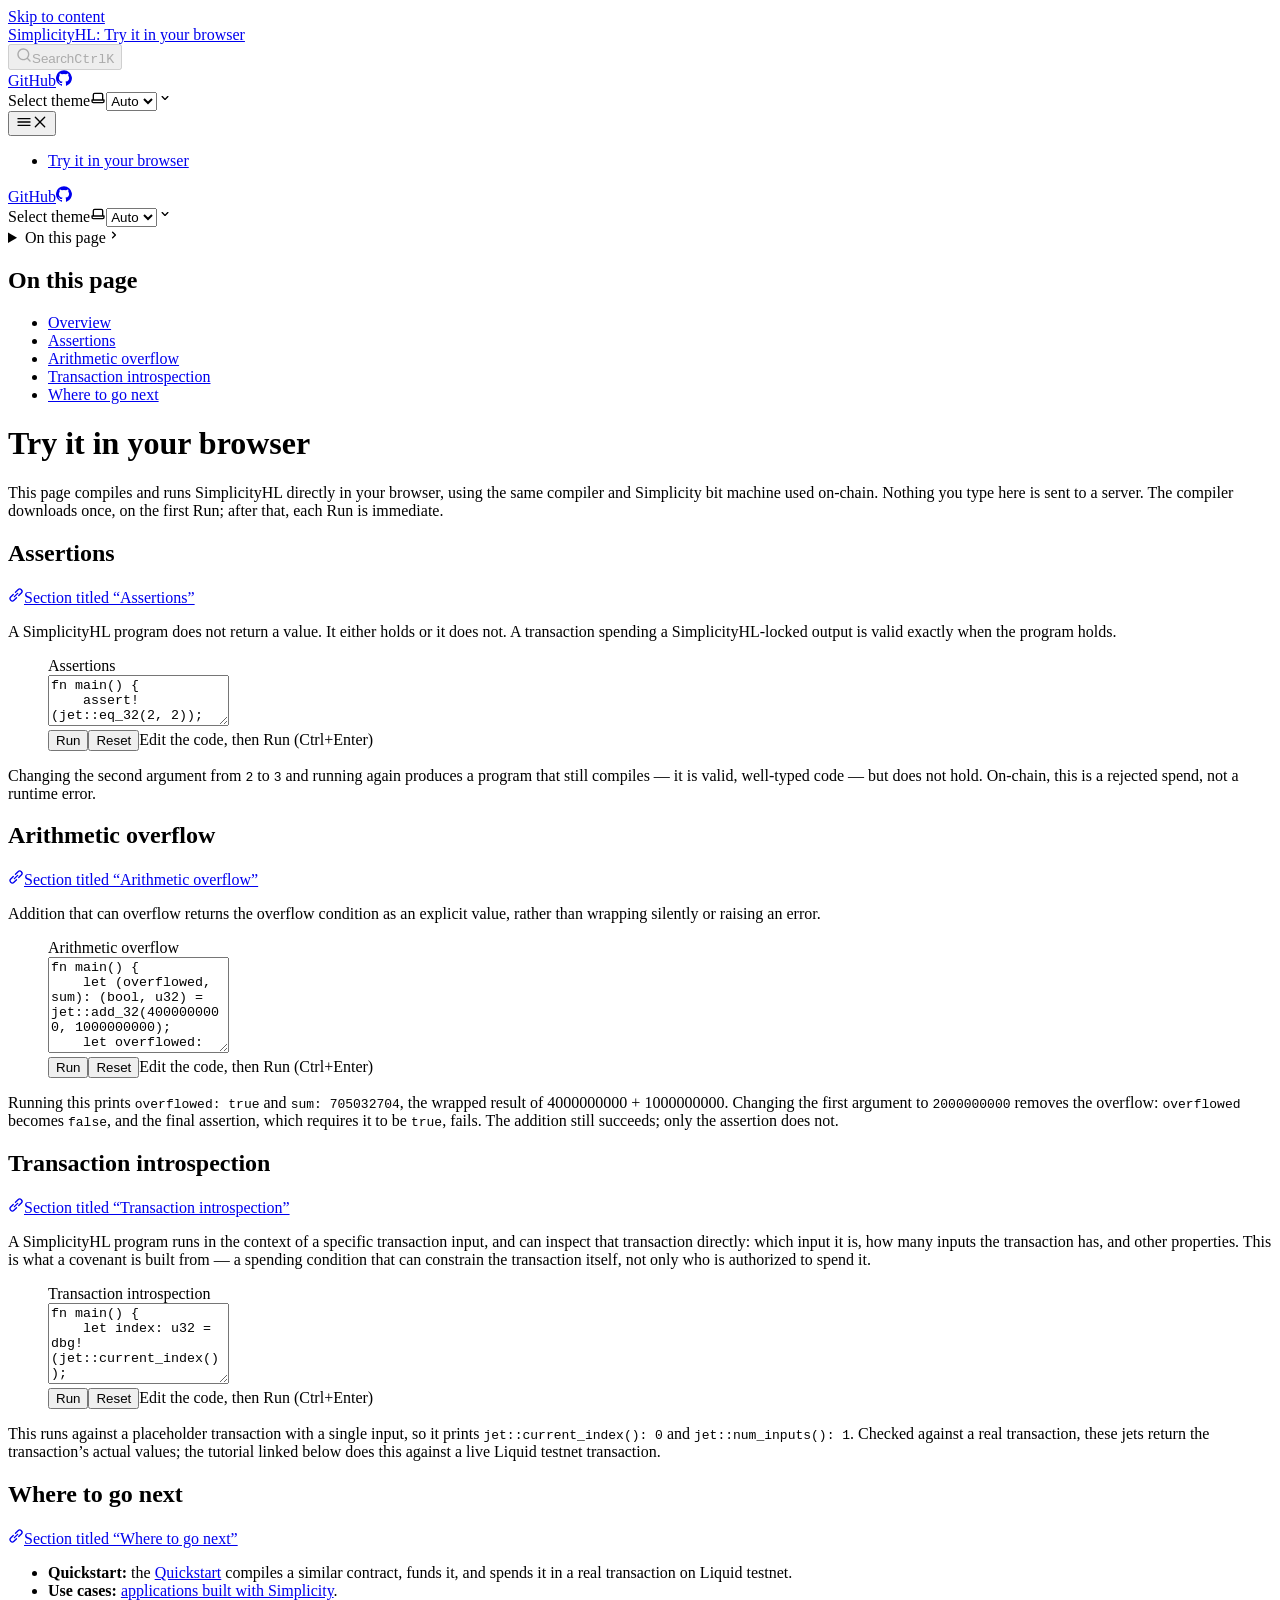
==== docs/getting-started/try-it/try/index.html @ 25f96ca2 "Add a browser-runnable version of simplicity-tut" ====
<!DOCTYPE html><html lang="en" dir="ltr" data-theme="dark" data-has-toc data-has-sidebar class="astro-vdxcvpsm"><head><meta charset="utf-8"/><meta name="viewport" content="width=device-width, initial-scale=1"/><title>Try it in your browser | SimplicityHL: Try it in your browser</title><link rel="shortcut icon" href="/getting-started/try-it/favicon.svg" type="image/svg+xml"/><meta name="generator" content="Astro v7.2.8"/><meta name="generator" content="Starlight v0.41.9"/><meta property="og:title" content="Try it in your browser"/><meta property="og:type" content="article"/><meta property="og:locale" content="en"/><meta property="og:description" content="Run SimplicityHL in your browser, with nothing to install."/><meta property="og:site_name" content="SimplicityHL: Try it in your browser"/><meta name="twitter:card" content="summary_large_image"/><meta name="description" content="Run SimplicityHL in your browser, with nothing to install."/><script type="module" src="/getting-started/try-it/_astro/Head.astro_astro_type_script_index_0_lang.D5LhFSpa.js"></script><script>
	window.StarlightThemeProvider = (() => {
		const storedTheme =
			typeof localStorage !== 'undefined' && localStorage.getItem('starlight-theme');
		const theme =
			storedTheme ||
			(window.matchMedia('(prefers-color-scheme: light)').matches ? 'light' : 'dark');
		document.documentElement.dataset.theme = theme === 'light' ? 'light' : 'dark';
		return {
			updatePickers(theme = storedTheme || 'auto') {
				document.querySelectorAll('starlight-theme-select').forEach((picker) => {
					const select = picker.querySelector('select');
					if (select) select.value = theme;
					/** @type {HTMLTemplateElement | null} */
					const tmpl = document.querySelector(`#theme-icons`);
					const newIcon = tmpl && tmpl.content.querySelector('.' + theme);
					if (newIcon) {
						const oldIcon = picker.querySelector('svg.label-icon');
						if (oldIcon) {
							oldIcon.replaceChildren(...newIcon.cloneNode(true).childNodes);
						}
					}
				});
			},
		};
	})();
</script><template id="theme-icons"><svg aria-hidden="true" class="light astro-n5k4ipy7" width="16" height="16" viewBox="0 0 24 24" fill="currentColor" style="--sl-icon-size: 1em;"><path d="M5 12a1 1 0 0 0-1-1H3a1 1 0 0 0 0 2h1a1 1 0 0 0 1-1Zm.64 5-.71.71a1 1 0 0 0 0 1.41 1 1 0 0 0 1.41 0l.71-.71A1 1 0 0 0 5.64 17ZM12 5a1 1 0 0 0 1-1V3a1 1 0 0 0-2 0v1a1 1 0 0 0 1 1Zm5.66 2.34a1 1 0 0 0 .7-.29l.71-.71a1 1 0 1 0-1.41-1.41l-.66.71a1 1 0 0 0 0 1.41 1 1 0 0 0 .66.29Zm-12-.29a1 1 0 0 0 1.41 0 1 1 0 0 0 0-1.41l-.71-.71a1.004 1.004 0 1 0-1.43 1.41l.73.71ZM21 11h-1a1 1 0 0 0 0 2h1a1 1 0 0 0 0-2Zm-2.64 6A1 1 0 0 0 17 18.36l.71.71a1 1 0 0 0 1.41 0 1 1 0 0 0 0-1.41l-.76-.66ZM12 6.5a5.5 5.5 0 1 0 5.5 5.5A5.51 5.51 0 0 0 12 6.5Zm0 9a3.5 3.5 0 1 1 0-7 3.5 3.5 0 0 1 0 7Zm0 3.5a1 1 0 0 0-1 1v1a1 1 0 0 0 2 0v-1a1 1 0 0 0-1-1Z"/></svg><svg aria-hidden="true" class="dark astro-n5k4ipy7" width="16" height="16" viewBox="0 0 24 24" fill="currentColor" style="--sl-icon-size: 1em;"><path d="M21.64 13a1 1 0 0 0-1.05-.14 8.049 8.049 0 0 1-3.37.73 8.15 8.15 0 0 1-8.14-8.1 8.59 8.59 0 0 1 .25-2A1 1 0 0 0 8 2.36a10.14 10.14 0 1 0 14 11.69 1 1 0 0 0-.36-1.05Zm-9.5 6.69A8.14 8.14 0 0 1 7.08 5.22v.27a10.15 10.15 0 0 0 10.14 10.14 9.784 9.784 0 0 0 2.1-.22 8.11 8.11 0 0 1-7.18 4.32v-.04Z"/></svg><svg aria-hidden="true" class="auto astro-n5k4ipy7" width="16" height="16" viewBox="0 0 24 24" fill="currentColor" style="--sl-icon-size: 1em;"><path d="M21 14h-1V7a3 3 0 0 0-3-3H7a3 3 0 0 0-3 3v7H3a1 1 0 0 0-1 1v2a3 3 0 0 0 3 3h14a3 3 0 0 0 3-3v-2a1 1 0 0 0-1-1ZM6 7a1 1 0 0 1 1-1h10a1 1 0 0 1 1 1v7H6V7Zm14 10a1 1 0 0 1-1 1H5a1 1 0 0 1-1-1v-1h16v1Z"/></svg></template><link rel="stylesheet" href="/getting-started/try-it/_astro/print.ehPL0gv-.css" media="print"><link rel="stylesheet" href="/getting-started/try-it/_astro/common.4cBykXyq.css"><script type="module" src="/getting-started/try-it/_astro/page.Dwipeu-R.js"></script></head><body class="astro-vdxcvpsm"><a class="sl-skip-link astro-vxeigawq" href="#_top">Skip to content</a><div class="page sl-flex astro-gqpr5s5a"><header class="header astro-gqpr5s5a"><div class="header astro-nczgtkxc"><div class="title-wrapper sl-flex astro-nczgtkxc"><a href="/getting-started/try-it/" class="site-title sl-flex astro-clw6ags5"><span class="astro-clw6ags5" translate="no">SimplicityHL: Try it in your browser</span></a></div><div class="sl-flex print:hidden astro-nczgtkxc"><site-search class="astro-nczgtkxc astro-r5ar4xm7" data-translations="{&quot;placeholder&quot;:&quot;Search&quot;}"><button data-open-modal disabled aria-label="Search" aria-keyshortcuts="Control+K" class="astro-r5ar4xm7"><svg aria-hidden="true" class="astro-r5ar4xm7 astro-n5k4ipy7" width="16" height="16" viewBox="0 0 24 24" fill="currentColor" style="--sl-icon-size: 1em;"><path d="M21.71 20.29 18 16.61A9 9 0 1 0 16.61 18l3.68 3.68a.999.999 0 0 0 1.42 0 1 1 0 0 0 0-1.39ZM11 18a7 7 0 1 1 0-14 7 7 0 0 1 0 14Z"/></svg><span class="sl-hidden md:sl-block astro-r5ar4xm7" aria-hidden="true">Search</span><kbd class="sl-hidden md:sl-flex astro-r5ar4xm7" style="display: none;"><kbd class="astro-r5ar4xm7">Ctrl</kbd><kbd class="astro-r5ar4xm7">K</kbd></kbd></button><dialog style="padding:0" aria-label="Search" class="astro-r5ar4xm7"><div class="dialog-frame sl-flex astro-r5ar4xm7"><button data-close-modal class="sl-flex md:sl-hidden astro-r5ar4xm7">Cancel</button><div class="search-container astro-r5ar4xm7"><div id="starlight__search" class="astro-r5ar4xm7"></div></div></div></dialog></site-search><script>
	(() => {
		const openBtn = document.querySelector('button[data-open-modal]');
		const shortcut = openBtn?.querySelector('kbd');
		if (!openBtn || !(shortcut instanceof HTMLElement)) return;
		const platformKey = shortcut.querySelector('kbd');
		if (platformKey && /(Mac|iPhone|iPod|iPad)/i.test(navigator.platform)) {
			platformKey.textContent = '⌘';
			openBtn.setAttribute('aria-keyshortcuts', 'Meta+K');
		}
		shortcut.style.display = '';
	})();
</script><script type="module" src="/getting-started/try-it/_astro/Search.astro_astro_type_script_index_0_lang.CfJFrqWo.js"></script></div><div class="sl-hidden md:sl-flex print:hidden right-group astro-nczgtkxc"><div class="sl-flex social-icons astro-nczgtkxc"><a href="https://github.com/BlockstreamResearch/SimplicityHL" rel="me" class="sl-flex astro-cg55etiy"><span class="sr-only astro-cg55etiy">GitHub</span><svg aria-hidden="true" class="astro-cg55etiy astro-n5k4ipy7" width="16" height="16" viewBox="0 0 24 24" fill="currentColor" style="--sl-icon-size: 1em;"><path d="M12 .3a12 12 0 0 0-3.8 23.38c.6.12.83-.26.83-.57L9 21.07c-3.34.72-4.04-1.61-4.04-1.61-.55-1.39-1.34-1.76-1.34-1.76-1.08-.74.09-.73.09-.73 1.2.09 1.83 1.24 1.83 1.24 1.08 1.83 2.81 1.3 3.5 1 .1-.78.42-1.31.76-1.61-2.67-.3-5.47-1.33-5.47-5.93 0-1.31.47-2.38 1.24-3.22-.14-.3-.54-1.52.1-3.18 0 0 1-.32 3.3 1.23a11.5 11.5 0 0 1 6 0c2.28-1.55 3.29-1.23 3.29-1.23.64 1.66.24 2.88.12 3.18a4.65 4.65 0 0 1 1.23 3.22c0 4.61-2.8 5.63-5.48 5.92.42.36.81 1.1.81 2.22l-.01 3.29c0 .31.2.69.82.57A12 12 0 0 0 12 .3Z"/></svg></a></div><starlight-theme-select><label style="--sl-select-width: 6.25em" class="astro-r2p65idu"><span class="sr-only astro-r2p65idu">Select theme</span><svg aria-hidden="true" class="icon label-icon astro-r2p65idu astro-n5k4ipy7" width="16" height="16" viewBox="0 0 24 24" fill="currentColor" style="--sl-icon-size: 1em;"><path d="M21 14h-1V7a3 3 0 0 0-3-3H7a3 3 0 0 0-3 3v7H3a1 1 0 0 0-1 1v2a3 3 0 0 0 3 3h14a3 3 0 0 0 3-3v-2a1 1 0 0 0-1-1ZM6 7a1 1 0 0 1 1-1h10a1 1 0 0 1 1 1v7H6V7Zm14 10a1 1 0 0 1-1 1H5a1 1 0 0 1-1-1v-1h16v1Z"/></svg><select autocomplete="off" class="astro-r2p65idu"><option value="dark" class="astro-r2p65idu">Dark</option><option value="light" class="astro-r2p65idu">Light</option><option value="auto" selected class="astro-r2p65idu">Auto</option></select><svg aria-hidden="true" class="icon caret astro-r2p65idu astro-n5k4ipy7" width="16" height="16" viewBox="0 0 24 24" fill="currentColor" style="--sl-icon-size: 1em;"><path d="M17 9.17a1 1 0 0 0-1.41 0L12 12.71 8.46 9.17a1 1 0 1 0-1.41 1.42l4.24 4.24a1.002 1.002 0 0 0 1.42 0L17 10.59a1.002 1.002 0 0 0 0-1.42Z"/></svg></label></starlight-theme-select><script>
	StarlightThemeProvider.updatePickers();
</script><script type="module">var e=`starlight-theme`,t=e=>e===`auto`||e===`dark`||e===`light`?e:`auto`,n=()=>t(typeof localStorage<`u`&&localStorage.getItem(e));function r(t){typeof localStorage<`u`&&localStorage.setItem(e,t===`light`||t===`dark`?t:``)}var i=()=>matchMedia(`(prefers-color-scheme: light)`).matches?`light`:`dark`;function a(e){StarlightThemeProvider.updatePickers(e),document.documentElement.dataset.theme=e===`auto`?i():e,r(e)}matchMedia(`(prefers-color-scheme: light)`).addEventListener(`change`,()=>{n()===`auto`&&a(`auto`)});var o=class extends HTMLElement{constructor(){super(),a(n()),this.querySelector(`select`)?.addEventListener(`change`,e=>{e.currentTarget instanceof HTMLSelectElement&&a(t(e.currentTarget.value))})}};customElements.define(`starlight-theme-select`,o);</script><script type="module">var e=class extends HTMLElement{constructor(){super();let e=this.querySelector(`select`);e&&(e.addEventListener(`change`,e=>{e.currentTarget instanceof HTMLSelectElement&&(window.location.pathname=e.currentTarget.value)}),window.addEventListener(`pageshow`,t=>{if(!t.persisted)return;let n=e.querySelector(`option[selected]`)?.index;n!==e.selectedIndex&&(e.selectedIndex=n??0)}))}};customElements.define(`starlight-lang-select`,e);</script></div></div></header><nav class="sidebar print:hidden astro-gqpr5s5a" aria-label="Main"><starlight-menu-button class="print:hidden astro-vvx7mffu"><button aria-expanded="false" aria-label="Menu" aria-controls="starlight__sidebar" class="sl-flex md:sl-hidden astro-vvx7mffu"><svg aria-hidden="true" class="open-menu astro-vvx7mffu astro-n5k4ipy7" width="16" height="16" viewBox="0 0 24 24" fill="currentColor" style="--sl-icon-size: 1em;"><path d="M3 8h18a1 1 0 1 0 0-2H3a1 1 0 0 0 0 2Zm18 8H3a1 1 0 0 0 0 2h18a1 1 0 0 0 0-2Zm0-5H3a1 1 0 0 0 0 2h18a1 1 0 0 0 0-2Z"/></svg><svg aria-hidden="true" class="close-menu astro-vvx7mffu astro-n5k4ipy7" width="16" height="16" viewBox="0 0 24 24" fill="currentColor" style="--sl-icon-size: 1em;"><path d="m13.41 12 6.3-6.29a1.004 1.004 0 1 0-1.42-1.42L12 10.59l-6.29-6.3a1.004 1.004 0 0 0-1.42 1.42l6.3 6.29-6.3 6.29a1 1 0 0 0 0 1.42.998.998 0 0 0 1.42 0l6.29-6.3 6.29 6.3a.999.999 0 0 0 1.42 0 1 1 0 0 0 0-1.42L13.41 12Z"/></svg></button></starlight-menu-button><script type="module">var e=class extends HTMLElement{btn=this.querySelector(`button`);constructor(){super(),this.btn.addEventListener(`click`,()=>this.toggleExpanded());let e=this.closest(`nav`);e&&e.addEventListener(`keyup`,e=>this.closeOnEscape(e)),matchMedia(`(min-width: 50em)`).addEventListener(`change`,()=>this.setExpanded(!1))}setExpanded(e){this.setAttribute(`aria-expanded`,String(e)),document.body.toggleAttribute(`data-mobile-menu-expanded`,e),document.querySelectorAll(`.main-frame, .sl-skip-link`).forEach(t=>{t.toggleAttribute(`inert`,e)})}toggleExpanded(){this.setExpanded(this.getAttribute(`aria-expanded`)!==`true`)}closeOnEscape(e){e.code===`Escape`&&(this.setExpanded(!1),this.btn.focus())}};customElements.define(`starlight-menu-button`,e);</script><div id="starlight__sidebar" class="sidebar-pane astro-gqpr5s5a"><div class="sidebar-content sl-flex astro-gqpr5s5a"><sl-sidebar-state-persist data-hash="03p5fra" class="astro-f5yvicm7"><script aria-hidden="true">
		(() => {
			try {
				if (!matchMedia('(min-width: 50em)').matches) return;
				/** @type {HTMLElement | null} */
				const target = document.querySelector('sl-sidebar-state-persist');
				const state = JSON.parse(sessionStorage.getItem('sl-sidebar-state') || '0');
				if (!target || !state || target.dataset.hash !== state.hash) return;
				window._starlightScrollRestore = state.scroll;
				customElements.define(
					'sl-sidebar-restore',
					class SidebarRestore extends HTMLElement {
						connectedCallback() {
							try {
								const idx = parseInt(this.dataset.index || '');
								const details = this.closest('details');
								if (details && typeof state.open[idx] === 'boolean') details.open = state.open[idx];
							} catch {}
						}
					}
				);
			} catch {}
		})();
	</script><ul class="top-level astro-ojxuodky"><li class="astro-ojxuodky"><a href="/getting-started/try-it/try/" aria-current="page" class="large astro-ojxuodky"><span class="astro-ojxuodky">Try it in your browser</span></a></li></ul><script aria-hidden="true">
		(() => {
			const scroller = document.getElementById('starlight__sidebar');
			if (!window._starlightScrollRestore || !scroller) return;
			scroller.scrollTop = window._starlightScrollRestore;
			delete window._starlightScrollRestore;
		})();
	</script></sl-sidebar-state-persist><div class="md:sl-hidden"><div class="mobile-preferences sl-flex astro-b5gddk54"><div class="social-icons astro-b5gddk54"><a href="https://github.com/BlockstreamResearch/SimplicityHL" rel="me" class="sl-flex astro-cg55etiy"><span class="sr-only astro-cg55etiy">GitHub</span><svg aria-hidden="true" class="astro-cg55etiy astro-n5k4ipy7" width="16" height="16" viewBox="0 0 24 24" fill="currentColor" style="--sl-icon-size: 1em;"><path d="M12 .3a12 12 0 0 0-3.8 23.38c.6.12.83-.26.83-.57L9 21.07c-3.34.72-4.04-1.61-4.04-1.61-.55-1.39-1.34-1.76-1.34-1.76-1.08-.74.09-.73.09-.73 1.2.09 1.83 1.24 1.83 1.24 1.08 1.83 2.81 1.3 3.5 1 .1-.78.42-1.31.76-1.61-2.67-.3-5.47-1.33-5.47-5.93 0-1.31.47-2.38 1.24-3.22-.14-.3-.54-1.52.1-3.18 0 0 1-.32 3.3 1.23a11.5 11.5 0 0 1 6 0c2.28-1.55 3.29-1.23 3.29-1.23.64 1.66.24 2.88.12 3.18a4.65 4.65 0 0 1 1.23 3.22c0 4.61-2.8 5.63-5.48 5.92.42.36.81 1.1.81 2.22l-.01 3.29c0 .31.2.69.82.57A12 12 0 0 0 12 .3Z"/></svg></a></div><starlight-theme-select><label style="--sl-select-width: 6.25em" class="astro-r2p65idu"><span class="sr-only astro-r2p65idu">Select theme</span><svg aria-hidden="true" class="icon label-icon astro-r2p65idu astro-n5k4ipy7" width="16" height="16" viewBox="0 0 24 24" fill="currentColor" style="--sl-icon-size: 1em;"><path d="M21 14h-1V7a3 3 0 0 0-3-3H7a3 3 0 0 0-3 3v7H3a1 1 0 0 0-1 1v2a3 3 0 0 0 3 3h14a3 3 0 0 0 3-3v-2a1 1 0 0 0-1-1ZM6 7a1 1 0 0 1 1-1h10a1 1 0 0 1 1 1v7H6V7Zm14 10a1 1 0 0 1-1 1H5a1 1 0 0 1-1-1v-1h16v1Z"/></svg><select autocomplete="off" class="astro-r2p65idu"><option value="dark" class="astro-r2p65idu">Dark</option><option value="light" class="astro-r2p65idu">Light</option><option value="auto" selected class="astro-r2p65idu">Auto</option></select><svg aria-hidden="true" class="icon caret astro-r2p65idu astro-n5k4ipy7" width="16" height="16" viewBox="0 0 24 24" fill="currentColor" style="--sl-icon-size: 1em;"><path d="M17 9.17a1 1 0 0 0-1.41 0L12 12.71 8.46 9.17a1 1 0 1 0-1.41 1.42l4.24 4.24a1.002 1.002 0 0 0 1.42 0L17 10.59a1.002 1.002 0 0 0 0-1.42Z"/></svg></label></starlight-theme-select><script>
	StarlightThemeProvider.updatePickers();
</script></div></div></div></div></nav><div class="main-frame astro-gqpr5s5a"><script type="module">var e=document.getElementById(`starlight__sidebar`),t=e?.querySelector(`sl-sidebar-state-persist`),n=`sl-sidebar-state`,r=()=>{let r=[],i=t?.dataset.hash||``;try{let e=sessionStorage.getItem(n),t=JSON.parse(e||`{}`);Array.isArray(t.open)&&t.hash===i&&(r=t.open)}catch{}return{hash:i,open:r,scroll:e?.scrollTop||0}},i=e=>{try{sessionStorage.setItem(n,JSON.stringify(e))}catch{}},a=()=>i(r()),o=(e,t)=>{let n=r();n.open[t]=e,i(n)};t?.addEventListener(`click`,e=>{if(!(e.target instanceof Element))return;let t=e.target.closest(`summary`)?.closest(`details`);if(!t)return;let n=t.querySelector(`sl-sidebar-restore`),r=parseInt(n?.dataset.index||``);isNaN(r)||o(!t.open,r)}),addEventListener(`visibilitychange`,()=>{document.visibilityState===`hidden`&&a()});</script><div class="lg:sl-flex astro-abfeecmu"><aside class="right-sidebar-container print:hidden astro-abfeecmu"><div class="right-sidebar astro-abfeecmu"><div class="lg:sl-hidden astro-q5mffni3"><mobile-starlight-toc data-min-h="2" data-max-h="3" class="astro-5ulgm6bh"><nav aria-labelledby="starlight__on-this-page--mobile" class="astro-5ulgm6bh"><details id="starlight__mobile-toc" class="astro-5ulgm6bh"><summary id="starlight__on-this-page--mobile" class="sl-flex astro-5ulgm6bh"><span class="toggle sl-flex astro-5ulgm6bh">On this page<svg aria-hidden="true" class="caret astro-5ulgm6bh astro-n5k4ipy7" width="16" height="16" viewBox="0 0 24 24" fill="currentColor" style="--sl-icon-size: 1rem;"><path d="m14.83 11.29-4.24-4.24a1 1 0 1 0-1.42 1.41L12.71 12l-3.54 3.54a1 1 0 0 0 0 1.41 1 1 0 0 0 .71.29 1 1 0 0 0 .71-.29l4.24-4.24a1.002 1.002 0 0 0 0-1.42Z"/></svg></span><span class="display-current astro-5ulgm6bh"></span></summary><div class="dropdown astro-5ulgm6bh"><ul class="isMobile astro-cxyftcne" style="--depth: 0;"><li style="--depth: 0;" class="astro-cxyftcne"><a href="#_top" style="--depth: 0;" class="astro-cxyftcne"><span style="--depth: 0;" class="astro-cxyftcne">Overview</span></a></li><li style="--depth: 0;" class="astro-cxyftcne"><a href="#assertions" style="--depth: 0;" class="astro-cxyftcne"><span style="--depth: 0;" class="astro-cxyftcne">Assertions</span></a></li><li style="--depth: 0;" class="astro-cxyftcne"><a href="#arithmetic-overflow" style="--depth: 0;" class="astro-cxyftcne"><span style="--depth: 0;" class="astro-cxyftcne">Arithmetic overflow</span></a></li><li style="--depth: 0;" class="astro-cxyftcne"><a href="#transaction-introspection" style="--depth: 0;" class="astro-cxyftcne"><span style="--depth: 0;" class="astro-cxyftcne">Transaction introspection</span></a></li><li style="--depth: 0;" class="astro-cxyftcne"><a href="#where-to-go-next" style="--depth: 0;" class="astro-cxyftcne"><span style="--depth: 0;" class="astro-cxyftcne">Where to go next</span></a></li></ul></div></details></nav></mobile-starlight-toc><script type="module" src="/getting-started/try-it/_astro/MobileTableOfContents.astro_astro_type_script_index_0_lang.BcSo_yiZ.js"></script></div><div class="right-sidebar-panel sl-hidden lg:sl-block astro-q5mffni3"><div class="sl-container astro-q5mffni3"><starlight-toc data-min-h="2" data-max-h="3"><nav aria-labelledby="starlight__on-this-page"><h2 id="starlight__on-this-page">On this page</h2><ul class="astro-cxyftcne" style="--depth: 0;"><li style="--depth: 0;" class="astro-cxyftcne"><a href="#_top" style="--depth: 0;" class="astro-cxyftcne"><span style="--depth: 0;" class="astro-cxyftcne">Overview</span></a></li><li style="--depth: 0;" class="astro-cxyftcne"><a href="#assertions" style="--depth: 0;" class="astro-cxyftcne"><span style="--depth: 0;" class="astro-cxyftcne">Assertions</span></a></li><li style="--depth: 0;" class="astro-cxyftcne"><a href="#arithmetic-overflow" style="--depth: 0;" class="astro-cxyftcne"><span style="--depth: 0;" class="astro-cxyftcne">Arithmetic overflow</span></a></li><li style="--depth: 0;" class="astro-cxyftcne"><a href="#transaction-introspection" style="--depth: 0;" class="astro-cxyftcne"><span style="--depth: 0;" class="astro-cxyftcne">Transaction introspection</span></a></li><li style="--depth: 0;" class="astro-cxyftcne"><a href="#where-to-go-next" style="--depth: 0;" class="astro-cxyftcne"><span style="--depth: 0;" class="astro-cxyftcne">Where to go next</span></a></li></ul></nav></starlight-toc><script type="module" src="/getting-started/try-it/_astro/TableOfContents.astro_astro_type_script_index_0_lang.Csloo1VZ.js"></script></div></div></div></aside><div class="main-pane astro-abfeecmu"><main data-pagefind-body class="astro-vdxcvpsm" lang="en" dir="ltr"><div class="content-panel astro-oil7k7jf"><div class="sl-container astro-oil7k7jf"><h1 id="_top" class="astro-2sm4b3ln">Try it in your browser</h1></div></div><div class="content-panel astro-oil7k7jf"><div class="sl-container astro-oil7k7jf"><div class="sl-markdown-content"><p>This page compiles and runs SimplicityHL directly in your browser, using the same
compiler and Simplicity bit machine used on-chain. Nothing you type here is sent to a
server. The compiler downloads once, on the first Run; after that, each Run is
immediate.</p>
<div class="sl-heading-wrapper level-h2"><h2 id="assertions">Assertions</h2><a class="sl-anchor-link" href="#assertions"><span aria-hidden="true" class="sl-anchor-icon"><svg width="16" height="16" viewBox="0 0 24 24" fill="currentColor"><path d="m12.11 15.39-3.88 3.88a2.52 2.52 0 0 1-3.5 0 2.47 2.47 0 0 1 0-3.5l3.88-3.88a1 1 0 1 0-1.42-1.42l-3.88 3.89a4.48 4.48 0 0 0 6.33 6.33l3.89-3.88a1 1 0 0 0-1.42-1.42m8.58-12.08a4.49 4.49 0 0 0-6.33 0l-3.89 3.88a1 1 0 1 0 1.42 1.42l3.88-3.88a2.52 2.52 0 0 1 3.5 0 2.47 2.47 0 0 1 0 3.5l-3.88 3.88a1 1 0 0 0 0 1.42 1 1 0 0 0 1.42 0l3.88-3.89a4.49 4.49 0 0 0 0-6.33M8.83 15.17a1 1 0 0 0 .71.29 1 1 0 0 0 .71-.29l4.92-4.92a1 1 0 1 0-1.42-1.42l-4.92 4.92a1 1 0 0 0 0 1.42"></path></svg></span><span class="sr-only" data-pagefind-ignore="">Section titled “Assertions”</span></a></div>
<p>A SimplicityHL program does not return a value. It either holds or it does not. A
transaction spending a SimplicityHL-locked output is valid exactly when the program
holds.</p>
<figure class="rn" data-simptut-runnable="" data-simptut-readonly="false"><figcaption class="rn-title">Assertions</figcaption><textarea data-simptut-source="" class="rn-fallback" rows="3" readonly>fn main() {
    assert!(jet::eq_32(2, 2));
}</textarea><div class="rn-editor" data-simptut-editor="" hidden></div><div class="rn-actions"><button type="button" class="rn-button rn-button--run" data-simptut-run="">Run</button><button type="button" class="rn-button" data-simptut-reset="">Reset</button><span class="rn-hint">Edit the code, then Run (Ctrl+Enter)</span></div><div class="rn-output" data-simptut-output="" hidden></div></figure>
<p>Changing the second argument from <code dir="auto">2</code> to <code dir="auto">3</code> and running again produces a program that
still compiles — it is valid, well-typed code — but does not hold. On-chain, this is a
rejected spend, not a runtime error.</p>
<div class="sl-heading-wrapper level-h2"><h2 id="arithmetic-overflow">Arithmetic overflow</h2><a class="sl-anchor-link" href="#arithmetic-overflow"><span aria-hidden="true" class="sl-anchor-icon"><svg width="16" height="16" viewBox="0 0 24 24" fill="currentColor"><path d="m12.11 15.39-3.88 3.88a2.52 2.52 0 0 1-3.5 0 2.47 2.47 0 0 1 0-3.5l3.88-3.88a1 1 0 1 0-1.42-1.42l-3.88 3.89a4.48 4.48 0 0 0 6.33 6.33l3.89-3.88a1 1 0 0 0-1.42-1.42m8.58-12.08a4.49 4.49 0 0 0-6.33 0l-3.89 3.88a1 1 0 1 0 1.42 1.42l3.88-3.88a2.52 2.52 0 0 1 3.5 0 2.47 2.47 0 0 1 0 3.5l-3.88 3.88a1 1 0 0 0 0 1.42 1 1 0 0 0 1.42 0l3.88-3.89a4.49 4.49 0 0 0 0-6.33M8.83 15.17a1 1 0 0 0 .71.29 1 1 0 0 0 .71-.29l4.92-4.92a1 1 0 1 0-1.42-1.42l-4.92 4.92a1 1 0 0 0 0 1.42"></path></svg></span><span class="sr-only" data-pagefind-ignore="">Section titled “Arithmetic overflow”</span></a></div>
<p>Addition that can overflow returns the overflow condition as an explicit value, rather
than wrapping silently or raising an error.</p>
<figure class="rn" data-simptut-runnable="" data-simptut-readonly="false"><figcaption class="rn-title">Arithmetic overflow</figcaption><textarea data-simptut-source="" class="rn-fallback" rows="6" readonly>fn main() {
    let (overflowed, sum): (bool, u32) = jet::add_32(4000000000, 1000000000);
    let overflowed: bool = dbg!(overflowed);
    let sum: u32 = dbg!(sum);
    assert!(overflowed);
}</textarea><div class="rn-editor" data-simptut-editor="" hidden></div><div class="rn-actions"><button type="button" class="rn-button rn-button--run" data-simptut-run="">Run</button><button type="button" class="rn-button" data-simptut-reset="">Reset</button><span class="rn-hint">Edit the code, then Run (Ctrl+Enter)</span></div><div class="rn-output" data-simptut-output="" hidden></div></figure>
<p>Running this prints <code dir="auto">overflowed: true</code> and <code dir="auto">sum: 705032704</code>, the wrapped result of
4000000000 + 1000000000. Changing the first argument to <code dir="auto">2000000000</code> removes the
overflow: <code dir="auto">overflowed</code> becomes <code dir="auto">false</code>, and the final assertion, which requires it to be
<code dir="auto">true</code>, fails. The addition still succeeds; only the assertion does not.</p>
<div class="sl-heading-wrapper level-h2"><h2 id="transaction-introspection">Transaction introspection</h2><a class="sl-anchor-link" href="#transaction-introspection"><span aria-hidden="true" class="sl-anchor-icon"><svg width="16" height="16" viewBox="0 0 24 24" fill="currentColor"><path d="m12.11 15.39-3.88 3.88a2.52 2.52 0 0 1-3.5 0 2.47 2.47 0 0 1 0-3.5l3.88-3.88a1 1 0 1 0-1.42-1.42l-3.88 3.89a4.48 4.48 0 0 0 6.33 6.33l3.89-3.88a1 1 0 0 0-1.42-1.42m8.58-12.08a4.49 4.49 0 0 0-6.33 0l-3.89 3.88a1 1 0 1 0 1.42 1.42l3.88-3.88a2.52 2.52 0 0 1 3.5 0 2.47 2.47 0 0 1 0 3.5l-3.88 3.88a1 1 0 0 0 0 1.42 1 1 0 0 0 1.42 0l3.88-3.89a4.49 4.49 0 0 0 0-6.33M8.83 15.17a1 1 0 0 0 .71.29 1 1 0 0 0 .71-.29l4.92-4.92a1 1 0 1 0-1.42-1.42l-4.92 4.92a1 1 0 0 0 0 1.42"></path></svg></span><span class="sr-only" data-pagefind-ignore="">Section titled “Transaction introspection”</span></a></div>
<p>A SimplicityHL program runs in the context of a specific transaction input, and can
inspect that transaction directly: which input it is, how many inputs the transaction
has, and other properties. This is what a covenant is built from — a spending condition
that can constrain the transaction itself, not only who is authorized to spend it.</p>
<figure class="rn" data-simptut-runnable="" data-simptut-readonly="false"><figcaption class="rn-title">Transaction introspection</figcaption><textarea data-simptut-source="" class="rn-fallback" rows="5" readonly>fn main() {
    let index: u32 = dbg!(jet::current_index());
    let inputs: u32 = dbg!(jet::num_inputs());
    assert!(jet::lt_32(index, inputs));
}</textarea><div class="rn-editor" data-simptut-editor="" hidden></div><div class="rn-actions"><button type="button" class="rn-button rn-button--run" data-simptut-run="">Run</button><button type="button" class="rn-button" data-simptut-reset="">Reset</button><span class="rn-hint">Edit the code, then Run (Ctrl+Enter)</span></div><div class="rn-output" data-simptut-output="" hidden></div></figure>
<p>This runs against a placeholder transaction with a single input, so it prints
<code dir="auto">jet::current_index(): 0</code> and <code dir="auto">jet::num_inputs(): 1</code>. Checked against a real
transaction, these jets return the transaction’s actual values; the tutorial linked
below does this against a live Liquid testnet transaction.</p>
<div class="sl-heading-wrapper level-h2"><h2 id="where-to-go-next">Where to go next</h2><a class="sl-anchor-link" href="#where-to-go-next"><span aria-hidden="true" class="sl-anchor-icon"><svg width="16" height="16" viewBox="0 0 24 24" fill="currentColor"><path d="m12.11 15.39-3.88 3.88a2.52 2.52 0 0 1-3.5 0 2.47 2.47 0 0 1 0-3.5l3.88-3.88a1 1 0 1 0-1.42-1.42l-3.88 3.89a4.48 4.48 0 0 0 6.33 6.33l3.89-3.88a1 1 0 0 0-1.42-1.42m8.58-12.08a4.49 4.49 0 0 0-6.33 0l-3.89 3.88a1 1 0 1 0 1.42 1.42l3.88-3.88a2.52 2.52 0 0 1 3.5 0 2.47 2.47 0 0 1 0 3.5l-3.88 3.88a1 1 0 0 0 0 1.42 1 1 0 0 0 1.42 0l3.88-3.89a4.49 4.49 0 0 0 0-6.33M8.83 15.17a1 1 0 0 0 .71.29 1 1 0 0 0 .71-.29l4.92-4.92a1 1 0 1 0-1.42-1.42l-4.92 4.92a1 1 0 0 0 0 1.42"></path></svg></span><span class="sr-only" data-pagefind-ignore="">Section titled “Where to go next”</span></a></div>
<ul>
<li><strong>Quickstart:</strong> the <a href="https://docs.simplicity-lang.org/getting-started/quickstart/">Quickstart</a> compiles a similar contract, funds it, and spends it in a real transaction on Liquid testnet.</li>
<li><strong>Use cases:</strong> <a href="https://docs.simplicity-lang.org/use-cases/">applications built with Simplicity</a>.</li>
</ul></div><footer class="sl-flex astro-xhxjzfa7"><div class="meta sl-flex astro-xhxjzfa7"></div><div class="pagination-links print:hidden astro-jgq3vlii" dir="ltr"></div></footer></div></div></main></div></div></div></div></body></html>
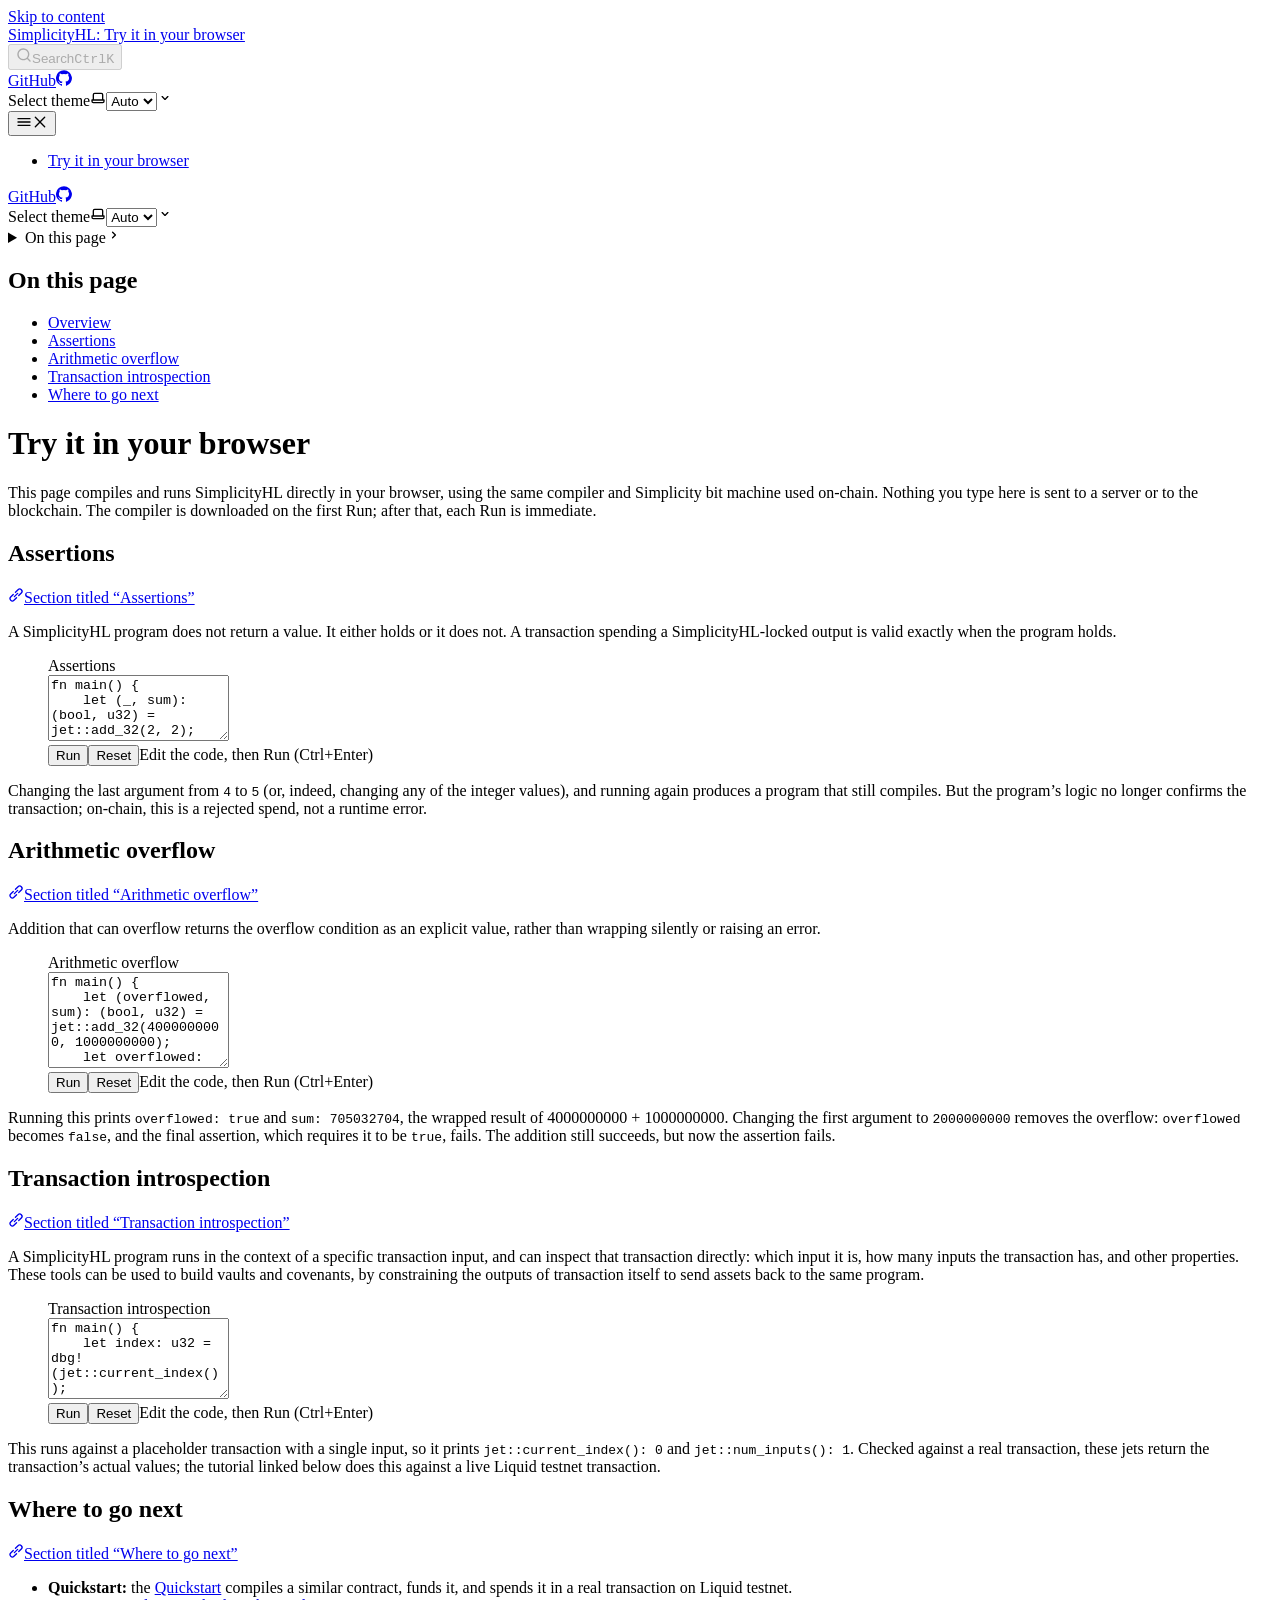
==== commit 8e2b1385: "New try-it demo version" ====
--- a/docs/getting-started/try-it/try/index.html
+++ b/docs/getting-started/try-it/try/index.html
@@ -1,4 +1,60 @@
-<!DOCTYPE html><html lang="en" dir="ltr" data-theme="dark" data-has-toc data-has-sidebar class="astro-vdxcvpsm"><head><meta charset="utf-8"/><meta name="viewport" content="width=device-width, initial-scale=1"/><title>Try it in your browser | SimplicityHL: Try it in your browser</title><link rel="shortcut icon" href="/getting-started/try-it/favicon.svg" type="image/svg+xml"/><meta name="generator" content="Astro v7.2.8"/><meta name="generator" content="Starlight v0.41.9"/><meta property="og:title" content="Try it in your browser"/><meta property="og:type" content="article"/><meta property="og:locale" content="en"/><meta property="og:description" content="Run SimplicityHL in your browser, with nothing to install."/><meta property="og:site_name" content="SimplicityHL: Try it in your browser"/><meta name="twitter:card" content="summary_large_image"/><meta name="description" content="Run SimplicityHL in your browser, with nothing to install."/><script type="module" src="/getting-started/try-it/_astro/Head.astro_astro_type_script_index_0_lang.D5LhFSpa.js"></script><script>
+<!DOCTYPE html><html lang="en" dir="ltr" data-theme="dark" data-has-toc data-has-sidebar class="astro-vdxcvpsm"><head><script>
+	(() => {
+		const params = new URLSearchParams(location.search);
+
+		// Matches the host's theme instead of this site's own stored preference/OS setting.
+		// Not the same as `prefers-color-scheme`, which crosses the iframe boundary for free
+		// — this is the *host's* app-level theme state (Material for MkDocs' own
+		// `data-md-color-scheme`), which has no platform channel across a frame boundary.
+		let pinnedTheme = null;
+		function applyTheme(theme) {
+			if (theme !== 'light' && theme !== 'dark') return;
+			pinnedTheme = theme;
+			document.documentElement.dataset.theme = theme;
+		}
+		applyTheme(params.get('theme'));
+
+		// Starlight's own ThemeProvider script (in `<Default>` below) also sets `data-theme`,
+		// from `localStorage`/media query. Astro doesn't guarantee this script runs before or
+		// after that one just because of source order, so defend with a MutationObserver that
+		// snaps back to the pinned value regardless of which one wins the race.
+		new MutationObserver(() => {
+			if (pinnedTheme && document.documentElement.dataset.theme !== pinnedTheme) {
+				document.documentElement.dataset.theme = pinnedTheme;
+			}
+		}).observe(document.documentElement, { attributes: true, attributeFilter: ['data-theme'] });
+
+		if (params.get('embed') === '1') {
+			// Set as early as possible (before first paint) so CSS can hide this site's own
+			// header/sidebar/toc/footer for the embedded case; see runnable.css.
+			document.documentElement.dataset.embed = '1';
+
+			// Loaded only in embed mode, to match Material for MkDocs' default fonts (Roboto
+			// / Roboto Mono) instead of Starlight's own system-font stack — see the
+			// palette-match block in runnable.css.
+			const fontLink = document.createElement('link');
+			fontLink.rel = 'stylesheet';
+			fontLink.href =
+				'https://fonts.googleapis.com/css2?family=Roboto:wght@400;500;700&family=Roboto+Mono:wght@400;500&display=swap';
+			document.head.appendChild(fontLink);
+
+			// A reader toggling the host page's theme after this iframe has already loaded.
+			window.addEventListener('message', (event) => {
+				if (event.data?.type === 'simplicity-embed-set-theme') applyTheme(event.data.theme);
+			});
+
+			// The host has no way to know this page's real content height (compiler
+			// downloading, a reader running a snippet, `<details>` opening) short of being
+			// told.
+			new ResizeObserver(() => {
+				window.parent.postMessage(
+					{ type: 'simplicity-embed-resize', height: document.documentElement.scrollHeight },
+					'*',
+				);
+			}).observe(document.documentElement);
+		}
+	})();
+</script><base target="_top"><meta charset="utf-8"/><meta name="viewport" content="width=device-width, initial-scale=1"/><title>Try it in your browser | SimplicityHL: Try it in your browser</title><link rel="shortcut icon" href="/simplicity-lang-org/getting-started/try-it/favicon.svg" type="image/svg+xml"/><meta name="generator" content="Astro v7.2.8"/><meta name="generator" content="Starlight v0.41.9"/><meta property="og:title" content="Try it in your browser"/><meta property="og:type" content="article"/><meta property="og:locale" content="en"/><meta property="og:description" content="Run SimplicityHL in your browser, with nothing to install."/><meta property="og:site_name" content="SimplicityHL: Try it in your browser"/><meta name="twitter:card" content="summary_large_image"/><meta name="description" content="Run SimplicityHL in your browser, with nothing to install."/><script type="module" src="/simplicity-lang-org/getting-started/try-it/_astro/Head.astro_astro_type_script_index_0_lang.DrqJk-MY.js"></script><script>
 	window.StarlightThemeProvider = (() => {
 		const storedTheme =
 			typeof localStorage !== 'undefined' && localStorage.getItem('starlight-theme');
@@ -24,7 +80,7 @@
 			},
 		};
 	})();
-</script><template id="theme-icons"><svg aria-hidden="true" class="light astro-n5k4ipy7" width="16" height="16" viewBox="0 0 24 24" fill="currentColor" style="--sl-icon-size: 1em;"><path d="M5 12a1 1 0 0 0-1-1H3a1 1 0 0 0 0 2h1a1 1 0 0 0 1-1Zm.64 5-.71.71a1 1 0 0 0 0 1.41 1 1 0 0 0 1.41 0l.71-.71A1 1 0 0 0 5.64 17ZM12 5a1 1 0 0 0 1-1V3a1 1 0 0 0-2 0v1a1 1 0 0 0 1 1Zm5.66 2.34a1 1 0 0 0 .7-.29l.71-.71a1 1 0 1 0-1.41-1.41l-.66.71a1 1 0 0 0 0 1.41 1 1 0 0 0 .66.29Zm-12-.29a1 1 0 0 0 1.41 0 1 1 0 0 0 0-1.41l-.71-.71a1.004 1.004 0 1 0-1.43 1.41l.73.71ZM21 11h-1a1 1 0 0 0 0 2h1a1 1 0 0 0 0-2Zm-2.64 6A1 1 0 0 0 17 18.36l.71.71a1 1 0 0 0 1.41 0 1 1 0 0 0 0-1.41l-.76-.66ZM12 6.5a5.5 5.5 0 1 0 5.5 5.5A5.51 5.51 0 0 0 12 6.5Zm0 9a3.5 3.5 0 1 1 0-7 3.5 3.5 0 0 1 0 7Zm0 3.5a1 1 0 0 0-1 1v1a1 1 0 0 0 2 0v-1a1 1 0 0 0-1-1Z"/></svg><svg aria-hidden="true" class="dark astro-n5k4ipy7" width="16" height="16" viewBox="0 0 24 24" fill="currentColor" style="--sl-icon-size: 1em;"><path d="M21.64 13a1 1 0 0 0-1.05-.14 8.049 8.049 0 0 1-3.37.73 8.15 8.15 0 0 1-8.14-8.1 8.59 8.59 0 0 1 .25-2A1 1 0 0 0 8 2.36a10.14 10.14 0 1 0 14 11.69 1 1 0 0 0-.36-1.05Zm-9.5 6.69A8.14 8.14 0 0 1 7.08 5.22v.27a10.15 10.15 0 0 0 10.14 10.14 9.784 9.784 0 0 0 2.1-.22 8.11 8.11 0 0 1-7.18 4.32v-.04Z"/></svg><svg aria-hidden="true" class="auto astro-n5k4ipy7" width="16" height="16" viewBox="0 0 24 24" fill="currentColor" style="--sl-icon-size: 1em;"><path d="M21 14h-1V7a3 3 0 0 0-3-3H7a3 3 0 0 0-3 3v7H3a1 1 0 0 0-1 1v2a3 3 0 0 0 3 3h14a3 3 0 0 0 3-3v-2a1 1 0 0 0-1-1ZM6 7a1 1 0 0 1 1-1h10a1 1 0 0 1 1 1v7H6V7Zm14 10a1 1 0 0 1-1 1H5a1 1 0 0 1-1-1v-1h16v1Z"/></svg></template><link rel="stylesheet" href="/getting-started/try-it/_astro/print.ehPL0gv-.css" media="print"><link rel="stylesheet" href="/getting-started/try-it/_astro/common.4cBykXyq.css"><script type="module" src="/getting-started/try-it/_astro/page.Dwipeu-R.js"></script></head><body class="astro-vdxcvpsm"><a class="sl-skip-link astro-vxeigawq" href="#_top">Skip to content</a><div class="page sl-flex astro-gqpr5s5a"><header class="header astro-gqpr5s5a"><div class="header astro-nczgtkxc"><div class="title-wrapper sl-flex astro-nczgtkxc"><a href="/getting-started/try-it/" class="site-title sl-flex astro-clw6ags5"><span class="astro-clw6ags5" translate="no">SimplicityHL: Try it in your browser</span></a></div><div class="sl-flex print:hidden astro-nczgtkxc"><site-search class="astro-nczgtkxc astro-r5ar4xm7" data-translations="{&quot;placeholder&quot;:&quot;Search&quot;}"><button data-open-modal disabled aria-label="Search" aria-keyshortcuts="Control+K" class="astro-r5ar4xm7"><svg aria-hidden="true" class="astro-r5ar4xm7 astro-n5k4ipy7" width="16" height="16" viewBox="0 0 24 24" fill="currentColor" style="--sl-icon-size: 1em;"><path d="M21.71 20.29 18 16.61A9 9 0 1 0 16.61 18l3.68 3.68a.999.999 0 0 0 1.42 0 1 1 0 0 0 0-1.39ZM11 18a7 7 0 1 1 0-14 7 7 0 0 1 0 14Z"/></svg><span class="sl-hidden md:sl-block astro-r5ar4xm7" aria-hidden="true">Search</span><kbd class="sl-hidden md:sl-flex astro-r5ar4xm7" style="display: none;"><kbd class="astro-r5ar4xm7">Ctrl</kbd><kbd class="astro-r5ar4xm7">K</kbd></kbd></button><dialog style="padding:0" aria-label="Search" class="astro-r5ar4xm7"><div class="dialog-frame sl-flex astro-r5ar4xm7"><button data-close-modal class="sl-flex md:sl-hidden astro-r5ar4xm7">Cancel</button><div class="search-container astro-r5ar4xm7"><div id="starlight__search" class="astro-r5ar4xm7"></div></div></div></dialog></site-search><script>
+</script><template id="theme-icons"><svg aria-hidden="true" class="light astro-n5k4ipy7" width="16" height="16" viewBox="0 0 24 24" fill="currentColor" style="--sl-icon-size: 1em;"><path d="M5 12a1 1 0 0 0-1-1H3a1 1 0 0 0 0 2h1a1 1 0 0 0 1-1Zm.64 5-.71.71a1 1 0 0 0 0 1.41 1 1 0 0 0 1.41 0l.71-.71A1 1 0 0 0 5.64 17ZM12 5a1 1 0 0 0 1-1V3a1 1 0 0 0-2 0v1a1 1 0 0 0 1 1Zm5.66 2.34a1 1 0 0 0 .7-.29l.71-.71a1 1 0 1 0-1.41-1.41l-.66.71a1 1 0 0 0 0 1.41 1 1 0 0 0 .66.29Zm-12-.29a1 1 0 0 0 1.41 0 1 1 0 0 0 0-1.41l-.71-.71a1.004 1.004 0 1 0-1.43 1.41l.73.71ZM21 11h-1a1 1 0 0 0 0 2h1a1 1 0 0 0 0-2Zm-2.64 6A1 1 0 0 0 17 18.36l.71.71a1 1 0 0 0 1.41 0 1 1 0 0 0 0-1.41l-.76-.66ZM12 6.5a5.5 5.5 0 1 0 5.5 5.5A5.51 5.51 0 0 0 12 6.5Zm0 9a3.5 3.5 0 1 1 0-7 3.5 3.5 0 0 1 0 7Zm0 3.5a1 1 0 0 0-1 1v1a1 1 0 0 0 2 0v-1a1 1 0 0 0-1-1Z"/></svg><svg aria-hidden="true" class="dark astro-n5k4ipy7" width="16" height="16" viewBox="0 0 24 24" fill="currentColor" style="--sl-icon-size: 1em;"><path d="M21.64 13a1 1 0 0 0-1.05-.14 8.049 8.049 0 0 1-3.37.73 8.15 8.15 0 0 1-8.14-8.1 8.59 8.59 0 0 1 .25-2A1 1 0 0 0 8 2.36a10.14 10.14 0 1 0 14 11.69 1 1 0 0 0-.36-1.05Zm-9.5 6.69A8.14 8.14 0 0 1 7.08 5.22v.27a10.15 10.15 0 0 0 10.14 10.14 9.784 9.784 0 0 0 2.1-.22 8.11 8.11 0 0 1-7.18 4.32v-.04Z"/></svg><svg aria-hidden="true" class="auto astro-n5k4ipy7" width="16" height="16" viewBox="0 0 24 24" fill="currentColor" style="--sl-icon-size: 1em;"><path d="M21 14h-1V7a3 3 0 0 0-3-3H7a3 3 0 0 0-3 3v7H3a1 1 0 0 0-1 1v2a3 3 0 0 0 3 3h14a3 3 0 0 0 3-3v-2a1 1 0 0 0-1-1ZM6 7a1 1 0 0 1 1-1h10a1 1 0 0 1 1 1v7H6V7Zm14 10a1 1 0 0 1-1 1H5a1 1 0 0 1-1-1v-1h16v1Z"/></svg></template><link rel="stylesheet" href="/simplicity-lang-org/getting-started/try-it/_astro/print.ehPL0gv-.css" media="print"><link rel="stylesheet" href="/simplicity-lang-org/getting-started/try-it/_astro/common.CpPufEsv.css"><script type="module" src="/simplicity-lang-org/getting-started/try-it/_astro/page.Dwipeu-R.js"></script></head><body class="astro-vdxcvpsm"><a class="sl-skip-link astro-vxeigawq" href="#_top">Skip to content</a><div class="page sl-flex astro-gqpr5s5a"><header class="header astro-gqpr5s5a"><div class="header astro-nczgtkxc"><div class="title-wrapper sl-flex astro-nczgtkxc"><a href="/simplicity-lang-org/getting-started/try-it/" class="site-title sl-flex astro-clw6ags5"><span class="astro-clw6ags5" translate="no">SimplicityHL: Try it in your browser</span></a></div><div class="sl-flex print:hidden astro-nczgtkxc"><site-search class="astro-nczgtkxc astro-r5ar4xm7" data-translations="{&quot;placeholder&quot;:&quot;Search&quot;}"><button data-open-modal disabled aria-label="Search" aria-keyshortcuts="Control+K" class="astro-r5ar4xm7"><svg aria-hidden="true" class="astro-r5ar4xm7 astro-n5k4ipy7" width="16" height="16" viewBox="0 0 24 24" fill="currentColor" style="--sl-icon-size: 1em;"><path d="M21.71 20.29 18 16.61A9 9 0 1 0 16.61 18l3.68 3.68a.999.999 0 0 0 1.42 0 1 1 0 0 0 0-1.39ZM11 18a7 7 0 1 1 0-14 7 7 0 0 1 0 14Z"/></svg><span class="sl-hidden md:sl-block astro-r5ar4xm7" aria-hidden="true">Search</span><kbd class="sl-hidden md:sl-flex astro-r5ar4xm7" style="display: none;"><kbd class="astro-r5ar4xm7">Ctrl</kbd><kbd class="astro-r5ar4xm7">K</kbd></kbd></button><dialog style="padding:0" aria-label="Search" class="astro-r5ar4xm7"><div class="dialog-frame sl-flex astro-r5ar4xm7"><button data-close-modal class="sl-flex md:sl-hidden astro-r5ar4xm7">Cancel</button><div class="search-container astro-r5ar4xm7"><div id="starlight__search" class="astro-r5ar4xm7"></div></div></div></dialog></site-search><script>
 	(() => {
 		const openBtn = document.querySelector('button[data-open-modal]');
 		const shortcut = openBtn?.querySelector('kbd');
@@ -36,9 +92,9 @@
 		}
 		shortcut.style.display = '';
 	})();
-</script><script type="module" src="/getting-started/try-it/_astro/Search.astro_astro_type_script_index_0_lang.CfJFrqWo.js"></script></div><div class="sl-hidden md:sl-flex print:hidden right-group astro-nczgtkxc"><div class="sl-flex social-icons astro-nczgtkxc"><a href="https://github.com/BlockstreamResearch/SimplicityHL" rel="me" class="sl-flex astro-cg55etiy"><span class="sr-only astro-cg55etiy">GitHub</span><svg aria-hidden="true" class="astro-cg55etiy astro-n5k4ipy7" width="16" height="16" viewBox="0 0 24 24" fill="currentColor" style="--sl-icon-size: 1em;"><path d="M12 .3a12 12 0 0 0-3.8 23.38c.6.12.83-.26.83-.57L9 21.07c-3.34.72-4.04-1.61-4.04-1.61-.55-1.39-1.34-1.76-1.34-1.76-1.08-.74.09-.73.09-.73 1.2.09 1.83 1.24 1.83 1.24 1.08 1.83 2.81 1.3 3.5 1 .1-.78.42-1.31.76-1.61-2.67-.3-5.47-1.33-5.47-5.93 0-1.31.47-2.38 1.24-3.22-.14-.3-.54-1.52.1-3.18 0 0 1-.32 3.3 1.23a11.5 11.5 0 0 1 6 0c2.28-1.55 3.29-1.23 3.29-1.23.64 1.66.24 2.88.12 3.18a4.65 4.65 0 0 1 1.23 3.22c0 4.61-2.8 5.63-5.48 5.92.42.36.81 1.1.81 2.22l-.01 3.29c0 .31.2.69.82.57A12 12 0 0 0 12 .3Z"/></svg></a></div><starlight-theme-select><label style="--sl-select-width: 6.25em" class="astro-r2p65idu"><span class="sr-only astro-r2p65idu">Select theme</span><svg aria-hidden="true" class="icon label-icon astro-r2p65idu astro-n5k4ipy7" width="16" height="16" viewBox="0 0 24 24" fill="currentColor" style="--sl-icon-size: 1em;"><path d="M21 14h-1V7a3 3 0 0 0-3-3H7a3 3 0 0 0-3 3v7H3a1 1 0 0 0-1 1v2a3 3 0 0 0 3 3h14a3 3 0 0 0 3-3v-2a1 1 0 0 0-1-1ZM6 7a1 1 0 0 1 1-1h10a1 1 0 0 1 1 1v7H6V7Zm14 10a1 1 0 0 1-1 1H5a1 1 0 0 1-1-1v-1h16v1Z"/></svg><select autocomplete="off" class="astro-r2p65idu"><option value="dark" class="astro-r2p65idu">Dark</option><option value="light" class="astro-r2p65idu">Light</option><option value="auto" selected class="astro-r2p65idu">Auto</option></select><svg aria-hidden="true" class="icon caret astro-r2p65idu astro-n5k4ipy7" width="16" height="16" viewBox="0 0 24 24" fill="currentColor" style="--sl-icon-size: 1em;"><path d="M17 9.17a1 1 0 0 0-1.41 0L12 12.71 8.46 9.17a1 1 0 1 0-1.41 1.42l4.24 4.24a1.002 1.002 0 0 0 1.42 0L17 10.59a1.002 1.002 0 0 0 0-1.42Z"/></svg></label></starlight-theme-select><script>
+</script><script type="module" src="/simplicity-lang-org/getting-started/try-it/_astro/Search.astro_astro_type_script_index_0_lang.OHv9KZXH.js"></script></div><div class="sl-hidden md:sl-flex print:hidden right-group astro-nczgtkxc"><div class="sl-flex social-icons astro-nczgtkxc"><a href="https://github.com/BlockstreamResearch/SimplicityHL" rel="me" class="sl-flex astro-cg55etiy"><span class="sr-only astro-cg55etiy">GitHub</span><svg aria-hidden="true" class="astro-cg55etiy astro-n5k4ipy7" width="16" height="16" viewBox="0 0 24 24" fill="currentColor" style="--sl-icon-size: 1em;"><path d="M12 .3a12 12 0 0 0-3.8 23.38c.6.12.83-.26.83-.57L9 21.07c-3.34.72-4.04-1.61-4.04-1.61-.55-1.39-1.34-1.76-1.34-1.76-1.08-.74.09-.73.09-.73 1.2.09 1.83 1.24 1.83 1.24 1.08 1.83 2.81 1.3 3.5 1 .1-.78.42-1.31.76-1.61-2.67-.3-5.47-1.33-5.47-5.93 0-1.31.47-2.38 1.24-3.22-.14-.3-.54-1.52.1-3.18 0 0 1-.32 3.3 1.23a11.5 11.5 0 0 1 6 0c2.28-1.55 3.29-1.23 3.29-1.23.64 1.66.24 2.88.12 3.18a4.65 4.65 0 0 1 1.23 3.22c0 4.61-2.8 5.63-5.48 5.92.42.36.81 1.1.81 2.22l-.01 3.29c0 .31.2.69.82.57A12 12 0 0 0 12 .3Z"/></svg></a></div><starlight-theme-select><label style="--sl-select-width: 6.25em" class="astro-r2p65idu"><span class="sr-only astro-r2p65idu">Select theme</span><svg aria-hidden="true" class="icon label-icon astro-r2p65idu astro-n5k4ipy7" width="16" height="16" viewBox="0 0 24 24" fill="currentColor" style="--sl-icon-size: 1em;"><path d="M21 14h-1V7a3 3 0 0 0-3-3H7a3 3 0 0 0-3 3v7H3a1 1 0 0 0-1 1v2a3 3 0 0 0 3 3h14a3 3 0 0 0 3-3v-2a1 1 0 0 0-1-1ZM6 7a1 1 0 0 1 1-1h10a1 1 0 0 1 1 1v7H6V7Zm14 10a1 1 0 0 1-1 1H5a1 1 0 0 1-1-1v-1h16v1Z"/></svg><select autocomplete="off" class="astro-r2p65idu"><option value="dark" class="astro-r2p65idu">Dark</option><option value="light" class="astro-r2p65idu">Light</option><option value="auto" selected class="astro-r2p65idu">Auto</option></select><svg aria-hidden="true" class="icon caret astro-r2p65idu astro-n5k4ipy7" width="16" height="16" viewBox="0 0 24 24" fill="currentColor" style="--sl-icon-size: 1em;"><path d="M17 9.17a1 1 0 0 0-1.41 0L12 12.71 8.46 9.17a1 1 0 1 0-1.41 1.42l4.24 4.24a1.002 1.002 0 0 0 1.42 0L17 10.59a1.002 1.002 0 0 0 0-1.42Z"/></svg></label></starlight-theme-select><script>
 	StarlightThemeProvider.updatePickers();
-</script><script type="module">var e=`starlight-theme`,t=e=>e===`auto`||e===`dark`||e===`light`?e:`auto`,n=()=>t(typeof localStorage<`u`&&localStorage.getItem(e));function r(t){typeof localStorage<`u`&&localStorage.setItem(e,t===`light`||t===`dark`?t:``)}var i=()=>matchMedia(`(prefers-color-scheme: light)`).matches?`light`:`dark`;function a(e){StarlightThemeProvider.updatePickers(e),document.documentElement.dataset.theme=e===`auto`?i():e,r(e)}matchMedia(`(prefers-color-scheme: light)`).addEventListener(`change`,()=>{n()===`auto`&&a(`auto`)});var o=class extends HTMLElement{constructor(){super(),a(n()),this.querySelector(`select`)?.addEventListener(`change`,e=>{e.currentTarget instanceof HTMLSelectElement&&a(t(e.currentTarget.value))})}};customElements.define(`starlight-theme-select`,o);</script><script type="module">var e=class extends HTMLElement{constructor(){super();let e=this.querySelector(`select`);e&&(e.addEventListener(`change`,e=>{e.currentTarget instanceof HTMLSelectElement&&(window.location.pathname=e.currentTarget.value)}),window.addEventListener(`pageshow`,t=>{if(!t.persisted)return;let n=e.querySelector(`option[selected]`)?.index;n!==e.selectedIndex&&(e.selectedIndex=n??0)}))}};customElements.define(`starlight-lang-select`,e);</script></div></div></header><nav class="sidebar print:hidden astro-gqpr5s5a" aria-label="Main"><starlight-menu-button class="print:hidden astro-vvx7mffu"><button aria-expanded="false" aria-label="Menu" aria-controls="starlight__sidebar" class="sl-flex md:sl-hidden astro-vvx7mffu"><svg aria-hidden="true" class="open-menu astro-vvx7mffu astro-n5k4ipy7" width="16" height="16" viewBox="0 0 24 24" fill="currentColor" style="--sl-icon-size: 1em;"><path d="M3 8h18a1 1 0 1 0 0-2H3a1 1 0 0 0 0 2Zm18 8H3a1 1 0 0 0 0 2h18a1 1 0 0 0 0-2Zm0-5H3a1 1 0 0 0 0 2h18a1 1 0 0 0 0-2Z"/></svg><svg aria-hidden="true" class="close-menu astro-vvx7mffu astro-n5k4ipy7" width="16" height="16" viewBox="0 0 24 24" fill="currentColor" style="--sl-icon-size: 1em;"><path d="m13.41 12 6.3-6.29a1.004 1.004 0 1 0-1.42-1.42L12 10.59l-6.29-6.3a1.004 1.004 0 0 0-1.42 1.42l6.3 6.29-6.3 6.29a1 1 0 0 0 0 1.42.998.998 0 0 0 1.42 0l6.29-6.3 6.29 6.3a.999.999 0 0 0 1.42 0 1 1 0 0 0 0-1.42L13.41 12Z"/></svg></button></starlight-menu-button><script type="module">var e=class extends HTMLElement{btn=this.querySelector(`button`);constructor(){super(),this.btn.addEventListener(`click`,()=>this.toggleExpanded());let e=this.closest(`nav`);e&&e.addEventListener(`keyup`,e=>this.closeOnEscape(e)),matchMedia(`(min-width: 50em)`).addEventListener(`change`,()=>this.setExpanded(!1))}setExpanded(e){this.setAttribute(`aria-expanded`,String(e)),document.body.toggleAttribute(`data-mobile-menu-expanded`,e),document.querySelectorAll(`.main-frame, .sl-skip-link`).forEach(t=>{t.toggleAttribute(`inert`,e)})}toggleExpanded(){this.setExpanded(this.getAttribute(`aria-expanded`)!==`true`)}closeOnEscape(e){e.code===`Escape`&&(this.setExpanded(!1),this.btn.focus())}};customElements.define(`starlight-menu-button`,e);</script><div id="starlight__sidebar" class="sidebar-pane astro-gqpr5s5a"><div class="sidebar-content sl-flex astro-gqpr5s5a"><sl-sidebar-state-persist data-hash="03p5fra" class="astro-f5yvicm7"><script aria-hidden="true">
+</script><script type="module">var e=`starlight-theme`,t=e=>e===`auto`||e===`dark`||e===`light`?e:`auto`,n=()=>t(typeof localStorage<`u`&&localStorage.getItem(e));function r(t){typeof localStorage<`u`&&localStorage.setItem(e,t===`light`||t===`dark`?t:``)}var i=()=>matchMedia(`(prefers-color-scheme: light)`).matches?`light`:`dark`;function a(e){StarlightThemeProvider.updatePickers(e),document.documentElement.dataset.theme=e===`auto`?i():e,r(e)}matchMedia(`(prefers-color-scheme: light)`).addEventListener(`change`,()=>{n()===`auto`&&a(`auto`)});var o=class extends HTMLElement{constructor(){super(),a(n()),this.querySelector(`select`)?.addEventListener(`change`,e=>{e.currentTarget instanceof HTMLSelectElement&&a(t(e.currentTarget.value))})}};customElements.define(`starlight-theme-select`,o);</script><script type="module">var e=class extends HTMLElement{constructor(){super();let e=this.querySelector(`select`);e&&(e.addEventListener(`change`,e=>{e.currentTarget instanceof HTMLSelectElement&&(window.location.pathname=e.currentTarget.value)}),window.addEventListener(`pageshow`,t=>{if(!t.persisted)return;let n=e.querySelector(`option[selected]`)?.index;n!==e.selectedIndex&&(e.selectedIndex=n??0)}))}};customElements.define(`starlight-lang-select`,e);</script></div></div></header><nav class="sidebar print:hidden astro-gqpr5s5a" aria-label="Main"><starlight-menu-button class="print:hidden astro-vvx7mffu"><button aria-expanded="false" aria-label="Menu" aria-controls="starlight__sidebar" class="sl-flex md:sl-hidden astro-vvx7mffu"><svg aria-hidden="true" class="open-menu astro-vvx7mffu astro-n5k4ipy7" width="16" height="16" viewBox="0 0 24 24" fill="currentColor" style="--sl-icon-size: 1em;"><path d="M3 8h18a1 1 0 1 0 0-2H3a1 1 0 0 0 0 2Zm18 8H3a1 1 0 0 0 0 2h18a1 1 0 0 0 0-2Zm0-5H3a1 1 0 0 0 0 2h18a1 1 0 0 0 0-2Z"/></svg><svg aria-hidden="true" class="close-menu astro-vvx7mffu astro-n5k4ipy7" width="16" height="16" viewBox="0 0 24 24" fill="currentColor" style="--sl-icon-size: 1em;"><path d="m13.41 12 6.3-6.29a1.004 1.004 0 1 0-1.42-1.42L12 10.59l-6.29-6.3a1.004 1.004 0 0 0-1.42 1.42l6.3 6.29-6.3 6.29a1 1 0 0 0 0 1.42.998.998 0 0 0 1.42 0l6.29-6.3 6.29 6.3a.999.999 0 0 0 1.42 0 1 1 0 0 0 0-1.42L13.41 12Z"/></svg></button></starlight-menu-button><script type="module">var e=class extends HTMLElement{btn=this.querySelector(`button`);constructor(){super(),this.btn.addEventListener(`click`,()=>this.toggleExpanded());let e=this.closest(`nav`);e&&e.addEventListener(`keyup`,e=>this.closeOnEscape(e)),matchMedia(`(min-width: 50em)`).addEventListener(`change`,()=>this.setExpanded(!1))}setExpanded(e){this.setAttribute(`aria-expanded`,String(e)),document.body.toggleAttribute(`data-mobile-menu-expanded`,e),document.querySelectorAll(`.main-frame, .sl-skip-link`).forEach(t=>{t.toggleAttribute(`inert`,e)})}toggleExpanded(){this.setExpanded(this.getAttribute(`aria-expanded`)!==`true`)}closeOnEscape(e){e.code===`Escape`&&(this.setExpanded(!1),this.btn.focus())}};customElements.define(`starlight-menu-button`,e);</script><div id="starlight__sidebar" class="sidebar-pane astro-gqpr5s5a"><div class="sidebar-content sl-flex astro-gqpr5s5a"><sl-sidebar-state-persist data-hash="1ghto2w" class="astro-f5yvicm7"><script aria-hidden="true">
 		(() => {
 			try {
 				if (!matchMedia('(min-width: 50em)').matches) return;
@@ -61,7 +117,7 @@
 				);
 			} catch {}
 		})();
-	</script><ul class="top-level astro-ojxuodky"><li class="astro-ojxuodky"><a href="/getting-started/try-it/try/" aria-current="page" class="large astro-ojxuodky"><span class="astro-ojxuodky">Try it in your browser</span></a></li></ul><script aria-hidden="true">
+	</script><ul class="top-level astro-ojxuodky"><li class="astro-ojxuodky"><a href="/simplicity-lang-org/getting-started/try-it/try/" aria-current="page" class="large astro-ojxuodky"><span class="astro-ojxuodky">Try it in your browser</span></a></li></ul><script aria-hidden="true">
 		(() => {
 			const scroller = document.getElementById('starlight__sidebar');
 			if (!window._starlightScrollRestore || !scroller) return;
@@ -70,23 +126,25 @@
 		})();
 	</script></sl-sidebar-state-persist><div class="md:sl-hidden"><div class="mobile-preferences sl-flex astro-b5gddk54"><div class="social-icons astro-b5gddk54"><a href="https://github.com/BlockstreamResearch/SimplicityHL" rel="me" class="sl-flex astro-cg55etiy"><span class="sr-only astro-cg55etiy">GitHub</span><svg aria-hidden="true" class="astro-cg55etiy astro-n5k4ipy7" width="16" height="16" viewBox="0 0 24 24" fill="currentColor" style="--sl-icon-size: 1em;"><path d="M12 .3a12 12 0 0 0-3.8 23.38c.6.12.83-.26.83-.57L9 21.07c-3.34.72-4.04-1.61-4.04-1.61-.55-1.39-1.34-1.76-1.34-1.76-1.08-.74.09-.73.09-.73 1.2.09 1.83 1.24 1.83 1.24 1.08 1.83 2.81 1.3 3.5 1 .1-.78.42-1.31.76-1.61-2.67-.3-5.47-1.33-5.47-5.93 0-1.31.47-2.38 1.24-3.22-.14-.3-.54-1.52.1-3.18 0 0 1-.32 3.3 1.23a11.5 11.5 0 0 1 6 0c2.28-1.55 3.29-1.23 3.29-1.23.64 1.66.24 2.88.12 3.18a4.65 4.65 0 0 1 1.23 3.22c0 4.61-2.8 5.63-5.48 5.92.42.36.81 1.1.81 2.22l-.01 3.29c0 .31.2.69.82.57A12 12 0 0 0 12 .3Z"/></svg></a></div><starlight-theme-select><label style="--sl-select-width: 6.25em" class="astro-r2p65idu"><span class="sr-only astro-r2p65idu">Select theme</span><svg aria-hidden="true" class="icon label-icon astro-r2p65idu astro-n5k4ipy7" width="16" height="16" viewBox="0 0 24 24" fill="currentColor" style="--sl-icon-size: 1em;"><path d="M21 14h-1V7a3 3 0 0 0-3-3H7a3 3 0 0 0-3 3v7H3a1 1 0 0 0-1 1v2a3 3 0 0 0 3 3h14a3 3 0 0 0 3-3v-2a1 1 0 0 0-1-1ZM6 7a1 1 0 0 1 1-1h10a1 1 0 0 1 1 1v7H6V7Zm14 10a1 1 0 0 1-1 1H5a1 1 0 0 1-1-1v-1h16v1Z"/></svg><select autocomplete="off" class="astro-r2p65idu"><option value="dark" class="astro-r2p65idu">Dark</option><option value="light" class="astro-r2p65idu">Light</option><option value="auto" selected class="astro-r2p65idu">Auto</option></select><svg aria-hidden="true" class="icon caret astro-r2p65idu astro-n5k4ipy7" width="16" height="16" viewBox="0 0 24 24" fill="currentColor" style="--sl-icon-size: 1em;"><path d="M17 9.17a1 1 0 0 0-1.41 0L12 12.71 8.46 9.17a1 1 0 1 0-1.41 1.42l4.24 4.24a1.002 1.002 0 0 0 1.42 0L17 10.59a1.002 1.002 0 0 0 0-1.42Z"/></svg></label></starlight-theme-select><script>
 	StarlightThemeProvider.updatePickers();
-</script></div></div></div></div></nav><div class="main-frame astro-gqpr5s5a"><script type="module">var e=document.getElementById(`starlight__sidebar`),t=e?.querySelector(`sl-sidebar-state-persist`),n=`sl-sidebar-state`,r=()=>{let r=[],i=t?.dataset.hash||``;try{let e=sessionStorage.getItem(n),t=JSON.parse(e||`{}`);Array.isArray(t.open)&&t.hash===i&&(r=t.open)}catch{}return{hash:i,open:r,scroll:e?.scrollTop||0}},i=e=>{try{sessionStorage.setItem(n,JSON.stringify(e))}catch{}},a=()=>i(r()),o=(e,t)=>{let n=r();n.open[t]=e,i(n)};t?.addEventListener(`click`,e=>{if(!(e.target instanceof Element))return;let t=e.target.closest(`summary`)?.closest(`details`);if(!t)return;let n=t.querySelector(`sl-sidebar-restore`),r=parseInt(n?.dataset.index||``);isNaN(r)||o(!t.open,r)}),addEventListener(`visibilitychange`,()=>{document.visibilityState===`hidden`&&a()});</script><div class="lg:sl-flex astro-abfeecmu"><aside class="right-sidebar-container print:hidden astro-abfeecmu"><div class="right-sidebar astro-abfeecmu"><div class="lg:sl-hidden astro-q5mffni3"><mobile-starlight-toc data-min-h="2" data-max-h="3" class="astro-5ulgm6bh"><nav aria-labelledby="starlight__on-this-page--mobile" class="astro-5ulgm6bh"><details id="starlight__mobile-toc" class="astro-5ulgm6bh"><summary id="starlight__on-this-page--mobile" class="sl-flex astro-5ulgm6bh"><span class="toggle sl-flex astro-5ulgm6bh">On this page<svg aria-hidden="true" class="caret astro-5ulgm6bh astro-n5k4ipy7" width="16" height="16" viewBox="0 0 24 24" fill="currentColor" style="--sl-icon-size: 1rem;"><path d="m14.83 11.29-4.24-4.24a1 1 0 1 0-1.42 1.41L12.71 12l-3.54 3.54a1 1 0 0 0 0 1.41 1 1 0 0 0 .71.29 1 1 0 0 0 .71-.29l4.24-4.24a1.002 1.002 0 0 0 0-1.42Z"/></svg></span><span class="display-current astro-5ulgm6bh"></span></summary><div class="dropdown astro-5ulgm6bh"><ul class="isMobile astro-cxyftcne" style="--depth: 0;"><li style="--depth: 0;" class="astro-cxyftcne"><a href="#_top" style="--depth: 0;" class="astro-cxyftcne"><span style="--depth: 0;" class="astro-cxyftcne">Overview</span></a></li><li style="--depth: 0;" class="astro-cxyftcne"><a href="#assertions" style="--depth: 0;" class="astro-cxyftcne"><span style="--depth: 0;" class="astro-cxyftcne">Assertions</span></a></li><li style="--depth: 0;" class="astro-cxyftcne"><a href="#arithmetic-overflow" style="--depth: 0;" class="astro-cxyftcne"><span style="--depth: 0;" class="astro-cxyftcne">Arithmetic overflow</span></a></li><li style="--depth: 0;" class="astro-cxyftcne"><a href="#transaction-introspection" style="--depth: 0;" class="astro-cxyftcne"><span style="--depth: 0;" class="astro-cxyftcne">Transaction introspection</span></a></li><li style="--depth: 0;" class="astro-cxyftcne"><a href="#where-to-go-next" style="--depth: 0;" class="astro-cxyftcne"><span style="--depth: 0;" class="astro-cxyftcne">Where to go next</span></a></li></ul></div></details></nav></mobile-starlight-toc><script type="module" src="/getting-started/try-it/_astro/MobileTableOfContents.astro_astro_type_script_index_0_lang.BcSo_yiZ.js"></script></div><div class="right-sidebar-panel sl-hidden lg:sl-block astro-q5mffni3"><div class="sl-container astro-q5mffni3"><starlight-toc data-min-h="2" data-max-h="3"><nav aria-labelledby="starlight__on-this-page"><h2 id="starlight__on-this-page">On this page</h2><ul class="astro-cxyftcne" style="--depth: 0;"><li style="--depth: 0;" class="astro-cxyftcne"><a href="#_top" style="--depth: 0;" class="astro-cxyftcne"><span style="--depth: 0;" class="astro-cxyftcne">Overview</span></a></li><li style="--depth: 0;" class="astro-cxyftcne"><a href="#assertions" style="--depth: 0;" class="astro-cxyftcne"><span style="--depth: 0;" class="astro-cxyftcne">Assertions</span></a></li><li style="--depth: 0;" class="astro-cxyftcne"><a href="#arithmetic-overflow" style="--depth: 0;" class="astro-cxyftcne"><span style="--depth: 0;" class="astro-cxyftcne">Arithmetic overflow</span></a></li><li style="--depth: 0;" class="astro-cxyftcne"><a href="#transaction-introspection" style="--depth: 0;" class="astro-cxyftcne"><span style="--depth: 0;" class="astro-cxyftcne">Transaction introspection</span></a></li><li style="--depth: 0;" class="astro-cxyftcne"><a href="#where-to-go-next" style="--depth: 0;" class="astro-cxyftcne"><span style="--depth: 0;" class="astro-cxyftcne">Where to go next</span></a></li></ul></nav></starlight-toc><script type="module" src="/getting-started/try-it/_astro/TableOfContents.astro_astro_type_script_index_0_lang.Csloo1VZ.js"></script></div></div></div></aside><div class="main-pane astro-abfeecmu"><main data-pagefind-body class="astro-vdxcvpsm" lang="en" dir="ltr"><div class="content-panel astro-oil7k7jf"><div class="sl-container astro-oil7k7jf"><h1 id="_top" class="astro-2sm4b3ln">Try it in your browser</h1></div></div><div class="content-panel astro-oil7k7jf"><div class="sl-container astro-oil7k7jf"><div class="sl-markdown-content"><p>This page compiles and runs SimplicityHL directly in your browser, using the same
-compiler and Simplicity bit machine used on-chain. Nothing you type here is sent to a
-server. The compiler downloads once, on the first Run; after that, each Run is
-immediate.</p>
+</script></div></div></div></div></nav><div class="main-frame astro-gqpr5s5a"><script type="module">var e=document.getElementById(`starlight__sidebar`),t=e?.querySelector(`sl-sidebar-state-persist`),n=`sl-sidebar-state`,r=()=>{let r=[],i=t?.dataset.hash||``;try{let e=sessionStorage.getItem(n),t=JSON.parse(e||`{}`);Array.isArray(t.open)&&t.hash===i&&(r=t.open)}catch{}return{hash:i,open:r,scroll:e?.scrollTop||0}},i=e=>{try{sessionStorage.setItem(n,JSON.stringify(e))}catch{}},a=()=>i(r()),o=(e,t)=>{let n=r();n.open[t]=e,i(n)};t?.addEventListener(`click`,e=>{if(!(e.target instanceof Element))return;let t=e.target.closest(`summary`)?.closest(`details`);if(!t)return;let n=t.querySelector(`sl-sidebar-restore`),r=parseInt(n?.dataset.index||``);isNaN(r)||o(!t.open,r)}),addEventListener(`visibilitychange`,()=>{document.visibilityState===`hidden`&&a()});</script><div class="lg:sl-flex astro-abfeecmu"><aside class="right-sidebar-container print:hidden astro-abfeecmu"><div class="right-sidebar astro-abfeecmu"><div class="lg:sl-hidden astro-q5mffni3"><mobile-starlight-toc data-min-h="2" data-max-h="3" class="astro-5ulgm6bh"><nav aria-labelledby="starlight__on-this-page--mobile" class="astro-5ulgm6bh"><details id="starlight__mobile-toc" class="astro-5ulgm6bh"><summary id="starlight__on-this-page--mobile" class="sl-flex astro-5ulgm6bh"><span class="toggle sl-flex astro-5ulgm6bh">On this page<svg aria-hidden="true" class="caret astro-5ulgm6bh astro-n5k4ipy7" width="16" height="16" viewBox="0 0 24 24" fill="currentColor" style="--sl-icon-size: 1rem;"><path d="m14.83 11.29-4.24-4.24a1 1 0 1 0-1.42 1.41L12.71 12l-3.54 3.54a1 1 0 0 0 0 1.41 1 1 0 0 0 .71.29 1 1 0 0 0 .71-.29l4.24-4.24a1.002 1.002 0 0 0 0-1.42Z"/></svg></span><span class="display-current astro-5ulgm6bh"></span></summary><div class="dropdown astro-5ulgm6bh"><ul class="isMobile astro-cxyftcne" style="--depth: 0;"><li style="--depth: 0;" class="astro-cxyftcne"><a href="#_top" style="--depth: 0;" class="astro-cxyftcne"><span style="--depth: 0;" class="astro-cxyftcne">Overview</span></a></li><li style="--depth: 0;" class="astro-cxyftcne"><a href="#assertions" style="--depth: 0;" class="astro-cxyftcne"><span style="--depth: 0;" class="astro-cxyftcne">Assertions</span></a></li><li style="--depth: 0;" class="astro-cxyftcne"><a href="#arithmetic-overflow" style="--depth: 0;" class="astro-cxyftcne"><span style="--depth: 0;" class="astro-cxyftcne">Arithmetic overflow</span></a></li><li style="--depth: 0;" class="astro-cxyftcne"><a href="#transaction-introspection" style="--depth: 0;" class="astro-cxyftcne"><span style="--depth: 0;" class="astro-cxyftcne">Transaction introspection</span></a></li><li style="--depth: 0;" class="astro-cxyftcne"><a href="#where-to-go-next" style="--depth: 0;" class="astro-cxyftcne"><span style="--depth: 0;" class="astro-cxyftcne">Where to go next</span></a></li></ul></div></details></nav></mobile-starlight-toc><script type="module" src="/simplicity-lang-org/getting-started/try-it/_astro/MobileTableOfContents.astro_astro_type_script_index_0_lang.BcSo_yiZ.js"></script></div><div class="right-sidebar-panel sl-hidden lg:sl-block astro-q5mffni3"><div class="sl-container astro-q5mffni3"><starlight-toc data-min-h="2" data-max-h="3"><nav aria-labelledby="starlight__on-this-page"><h2 id="starlight__on-this-page">On this page</h2><ul class="astro-cxyftcne" style="--depth: 0;"><li style="--depth: 0;" class="astro-cxyftcne"><a href="#_top" style="--depth: 0;" class="astro-cxyftcne"><span style="--depth: 0;" class="astro-cxyftcne">Overview</span></a></li><li style="--depth: 0;" class="astro-cxyftcne"><a href="#assertions" style="--depth: 0;" class="astro-cxyftcne"><span style="--depth: 0;" class="astro-cxyftcne">Assertions</span></a></li><li style="--depth: 0;" class="astro-cxyftcne"><a href="#arithmetic-overflow" style="--depth: 0;" class="astro-cxyftcne"><span style="--depth: 0;" class="astro-cxyftcne">Arithmetic overflow</span></a></li><li style="--depth: 0;" class="astro-cxyftcne"><a href="#transaction-introspection" style="--depth: 0;" class="astro-cxyftcne"><span style="--depth: 0;" class="astro-cxyftcne">Transaction introspection</span></a></li><li style="--depth: 0;" class="astro-cxyftcne"><a href="#where-to-go-next" style="--depth: 0;" class="astro-cxyftcne"><span style="--depth: 0;" class="astro-cxyftcne">Where to go next</span></a></li></ul></nav></starlight-toc><script type="module" src="/simplicity-lang-org/getting-started/try-it/_astro/TableOfContents.astro_astro_type_script_index_0_lang.Csloo1VZ.js"></script></div></div></div></aside><div class="main-pane astro-abfeecmu"><main data-pagefind-body class="astro-vdxcvpsm" lang="en" dir="ltr"><div class="content-panel astro-oil7k7jf"><div class="sl-container astro-oil7k7jf"><h1 id="_top" class="astro-2sm4b3ln">Try it in your browser</h1></div></div><div class="content-panel astro-oil7k7jf"><div class="sl-container astro-oil7k7jf"><div class="sl-markdown-content"><p>This page compiles and runs SimplicityHL directly in your browser, using
+the same compiler and Simplicity bit machine used on-chain. Nothing
+you type here is sent to a server or to the blockchain. The compiler
+is downloaded on the first Run; after that, each Run is immediate.</p>
 <div class="sl-heading-wrapper level-h2"><h2 id="assertions">Assertions</h2><a class="sl-anchor-link" href="#assertions"><span aria-hidden="true" class="sl-anchor-icon"><svg width="16" height="16" viewBox="0 0 24 24" fill="currentColor"><path d="m12.11 15.39-3.88 3.88a2.52 2.52 0 0 1-3.5 0 2.47 2.47 0 0 1 0-3.5l3.88-3.88a1 1 0 1 0-1.42-1.42l-3.88 3.89a4.48 4.48 0 0 0 6.33 6.33l3.89-3.88a1 1 0 0 0-1.42-1.42m8.58-12.08a4.49 4.49 0 0 0-6.33 0l-3.89 3.88a1 1 0 1 0 1.42 1.42l3.88-3.88a2.52 2.52 0 0 1 3.5 0 2.47 2.47 0 0 1 0 3.5l-3.88 3.88a1 1 0 0 0 0 1.42 1 1 0 0 0 1.42 0l3.88-3.89a4.49 4.49 0 0 0 0-6.33M8.83 15.17a1 1 0 0 0 .71.29 1 1 0 0 0 .71-.29l4.92-4.92a1 1 0 1 0-1.42-1.42l-4.92 4.92a1 1 0 0 0 0 1.42"></path></svg></span><span class="sr-only" data-pagefind-ignore="">Section titled “Assertions”</span></a></div>
 <p>A SimplicityHL program does not return a value. It either holds or it does not. A
 transaction spending a SimplicityHL-locked output is valid exactly when the program
 holds.</p>
-<figure class="rn" data-simptut-runnable="" data-simptut-readonly="false"><figcaption class="rn-title">Assertions</figcaption><textarea data-simptut-source="" class="rn-fallback" rows="3" readonly>fn main() {
-    assert!(jet::eq_32(2, 2));
+<figure class="rn" data-simptut-runnable="" data-simptut-readonly="false"><figcaption class="rn-title">Assertions</figcaption><textarea data-simptut-source="" class="rn-fallback" rows="4" readonly>fn main() {
+    let (_, sum): (bool, u32) = jet::add_32(2, 2);
+    assert!(jet::eq_32(sum, 4));
 }</textarea><div class="rn-editor" data-simptut-editor="" hidden></div><div class="rn-actions"><button type="button" class="rn-button rn-button--run" data-simptut-run="">Run</button><button type="button" class="rn-button" data-simptut-reset="">Reset</button><span class="rn-hint">Edit the code, then Run (Ctrl+Enter)</span></div><div class="rn-output" data-simptut-output="" hidden></div></figure>
-<p>Changing the second argument from <code dir="auto">2</code> to <code dir="auto">3</code> and running again produces a program that
-still compiles — it is valid, well-typed code — but does not hold. On-chain, this is a
-rejected spend, not a runtime error.</p>
+<p>Changing the last argument from <code dir="auto">4</code> to <code dir="auto">5</code> (or, indeed, changing any
+of the integer values), and running again produces a program that still
+compiles. But the program’s logic no longer confirms the transaction;
+on-chain, this is a rejected spend, not a runtime error.</p>
 <div class="sl-heading-wrapper level-h2"><h2 id="arithmetic-overflow">Arithmetic overflow</h2><a class="sl-anchor-link" href="#arithmetic-overflow"><span aria-hidden="true" class="sl-anchor-icon"><svg width="16" height="16" viewBox="0 0 24 24" fill="currentColor"><path d="m12.11 15.39-3.88 3.88a2.52 2.52 0 0 1-3.5 0 2.47 2.47 0 0 1 0-3.5l3.88-3.88a1 1 0 1 0-1.42-1.42l-3.88 3.89a4.48 4.48 0 0 0 6.33 6.33l3.89-3.88a1 1 0 0 0-1.42-1.42m8.58-12.08a4.49 4.49 0 0 0-6.33 0l-3.89 3.88a1 1 0 1 0 1.42 1.42l3.88-3.88a2.52 2.52 0 0 1 3.5 0 2.47 2.47 0 0 1 0 3.5l-3.88 3.88a1 1 0 0 0 0 1.42 1 1 0 0 0 1.42 0l3.88-3.89a4.49 4.49 0 0 0 0-6.33M8.83 15.17a1 1 0 0 0 .71.29 1 1 0 0 0 .71-.29l4.92-4.92a1 1 0 1 0-1.42-1.42l-4.92 4.92a1 1 0 0 0 0 1.42"></path></svg></span><span class="sr-only" data-pagefind-ignore="">Section titled “Arithmetic overflow”</span></a></div>
-<p>Addition that can overflow returns the overflow condition as an explicit value, rather
-than wrapping silently or raising an error.</p>
+<p>Addition that can overflow returns the overflow condition as an explicit value,
+rather than wrapping silently or raising an error.</p>
 <figure class="rn" data-simptut-runnable="" data-simptut-readonly="false"><figcaption class="rn-title">Arithmetic overflow</figcaption><textarea data-simptut-source="" class="rn-fallback" rows="6" readonly>fn main() {
     let (overflowed, sum): (bool, u32) = jet::add_32(4000000000, 1000000000);
     let overflowed: bool = dbg!(overflowed);
@@ -96,12 +154,12 @@
 <p>Running this prints <code dir="auto">overflowed: true</code> and <code dir="auto">sum: 705032704</code>, the wrapped result of
 4000000000 + 1000000000. Changing the first argument to <code dir="auto">2000000000</code> removes the
 overflow: <code dir="auto">overflowed</code> becomes <code dir="auto">false</code>, and the final assertion, which requires it to be
-<code dir="auto">true</code>, fails. The addition still succeeds; only the assertion does not.</p>
+<code dir="auto">true</code>, fails. The addition still succeeds, but now the assertion fails.</p>
 <div class="sl-heading-wrapper level-h2"><h2 id="transaction-introspection">Transaction introspection</h2><a class="sl-anchor-link" href="#transaction-introspection"><span aria-hidden="true" class="sl-anchor-icon"><svg width="16" height="16" viewBox="0 0 24 24" fill="currentColor"><path d="m12.11 15.39-3.88 3.88a2.52 2.52 0 0 1-3.5 0 2.47 2.47 0 0 1 0-3.5l3.88-3.88a1 1 0 1 0-1.42-1.42l-3.88 3.89a4.48 4.48 0 0 0 6.33 6.33l3.89-3.88a1 1 0 0 0-1.42-1.42m8.58-12.08a4.49 4.49 0 0 0-6.33 0l-3.89 3.88a1 1 0 1 0 1.42 1.42l3.88-3.88a2.52 2.52 0 0 1 3.5 0 2.47 2.47 0 0 1 0 3.5l-3.88 3.88a1 1 0 0 0 0 1.42 1 1 0 0 0 1.42 0l3.88-3.89a4.49 4.49 0 0 0 0-6.33M8.83 15.17a1 1 0 0 0 .71.29 1 1 0 0 0 .71-.29l4.92-4.92a1 1 0 1 0-1.42-1.42l-4.92 4.92a1 1 0 0 0 0 1.42"></path></svg></span><span class="sr-only" data-pagefind-ignore="">Section titled “Transaction introspection”</span></a></div>
 <p>A SimplicityHL program runs in the context of a specific transaction input, and can
 inspect that transaction directly: which input it is, how many inputs the transaction
-has, and other properties. This is what a covenant is built from — a spending condition
-that can constrain the transaction itself, not only who is authorized to spend it.</p>
+has, and other properties. These tools can be used to build vaults and covenants, by
+constraining the outputs of transaction itself to send assets back to the same program.</p>
 <figure class="rn" data-simptut-runnable="" data-simptut-readonly="false"><figcaption class="rn-title">Transaction introspection</figcaption><textarea data-simptut-source="" class="rn-fallback" rows="5" readonly>fn main() {
     let index: u32 = dbg!(jet::current_index());
     let inputs: u32 = dbg!(jet::num_inputs());
